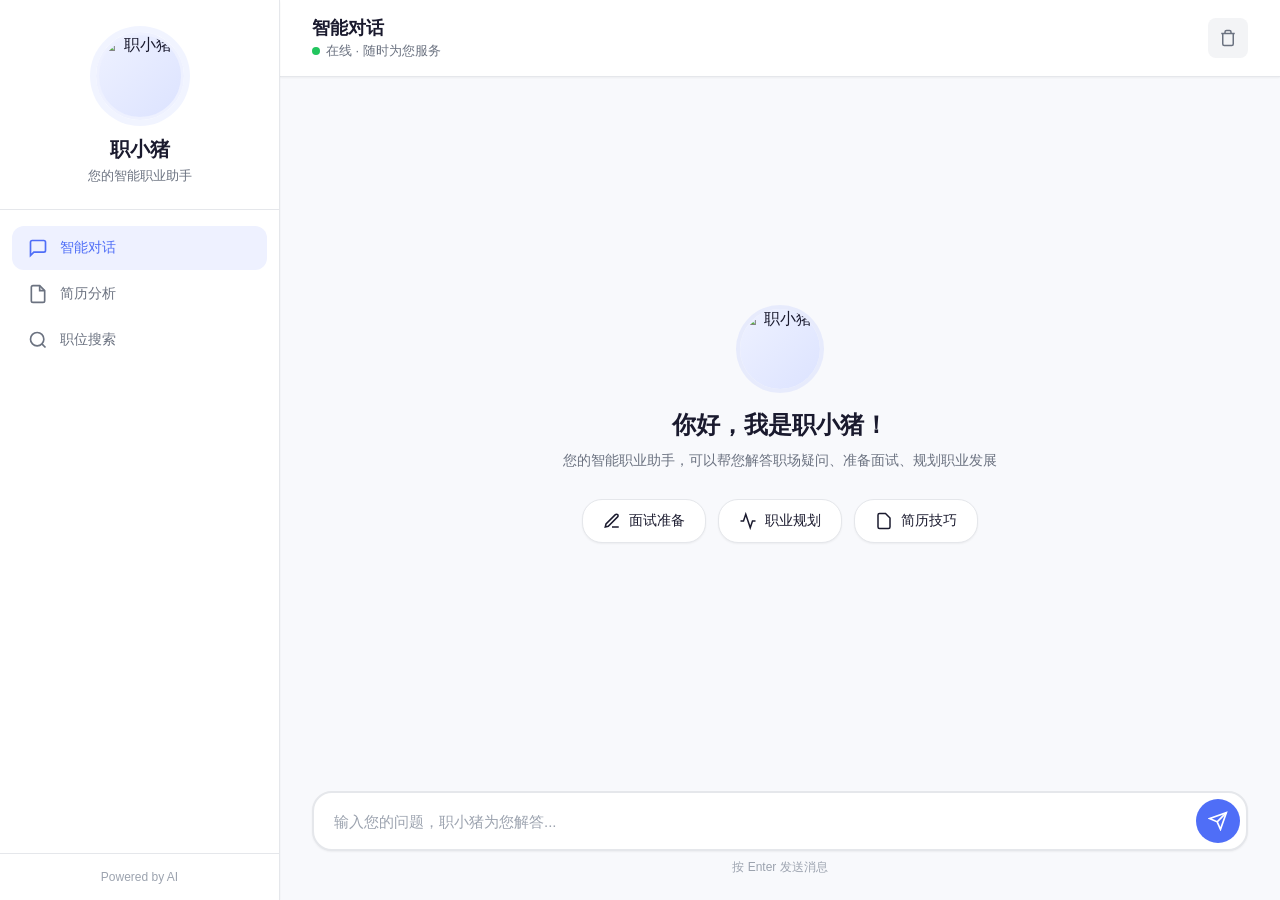
==== frontend/index.html @ d7f1a0d7 "first commit" ====
<!DOCTYPE html>
<html lang="zh-CN">
<head>
    <meta charset="UTF-8">
    <meta name="viewport" content="width=device-width, initial-scale=1.0">
    <title>职小猪 - 智能对话</title>
    <link rel="stylesheet" href="style.css">
</head>

<body>
    <div class="app-container">
        <aside class="sidebar">
            <div class="sidebar-header">
                <div class="avatar-wrapper">
                    <img src="../职小猪.png" alt="职小猪" class="avatar">
                </div>
                <h2 class="sidebar-title">职小猪</h2>
                <p class="sidebar-subtitle">您的智能职业助手</p>
            </div>

            <nav class="sidebar-features">
                <a href="index.html" class="feature-item active">
                    <svg class="feature-icon" viewBox="0 0 24 24" fill="none" stroke="currentColor" stroke-width="2">
                        <path d="M21 15a2 2 0 01-2 2H7l-4 4V5a2 2 0 012-2h14a2 2 0 012 2z"/>
                    </svg>
                    <span>智能对话</span>
                </a>
                <a href="resume.html" class="feature-item">
                    <svg class="feature-icon" viewBox="0 0 24 24" fill="none" stroke="currentColor" stroke-width="2">
                        <path d="M14 2H6a2 2 0 00-2 2v16a2 2 0 002 2h12a2 2 0 002-2V8z"/>
                        <polyline points="14 2 14 8 20 8"/>
                    </svg>
                    <span>简历分析</span>
                </a>
                <a href="job-search.html" class="feature-item">
                    <svg class="feature-icon" viewBox="0 0 24 24" fill="none" stroke="currentColor" stroke-width="2">
                        <circle cx="11" cy="11" r="8"/>
                        <line x1="21" y1="21" x2="16.65" y2="16.65"/>
                    </svg>
                    <span>职位搜索</span>
                </a>
            </nav>

            <div class="sidebar-footer">
                <p class="footer-text">Powered by AI</p>
            </div>
        </aside>

        <main class="chat-area">
            <div class="chat-header">
                <div class="header-info">
                    <h1 class="header-title">智能对话</h1>
                    <p class="header-status">
                        <span class="status-dot"></span>
                        在线 · 随时为您服务
                    </p>
                </div>
                <button class="header-action" title="清空对话" onclick="clearChat()">
                    <svg viewBox="0 0 24 24" fill="none" stroke="currentColor" stroke-width="2">
                        <polyline points="3 6 5 6 21 6"/>
                        <path d="M19 6v14a2 2 0 01-2 2H7a2 2 0 01-2-2V6m3 0V4a2 2 0 012-2h4a2 2 0 012 2v2"/>
                    </svg>
                </button>
            </div>

            <div id="chat-box" class="chat-box">
                <div class="welcome-section">
                    <div class="welcome-avatar">
                        <img src="../职小猪.png" alt="职小猪">
                    </div>
                    <h2 class="welcome-title">你好，我是职小猪！</h2>
                    <p class="welcome-desc">您的智能职业助手，可以帮您解答职场疑问、准备面试、规划职业发展</p>
                    <div class="quick-actions">
                        <button class="quick-btn" onclick="quickAsk('我面试前应该做哪些准备？')">
                            <svg viewBox="0 0 24 24" fill="none" stroke="currentColor" stroke-width="2">
                                <path d="M12 20h9"/><path d="M16.5 3.5a2.121 2.121 0 013 3L7 19l-4 1 1-4L16.5 3.5z"/>
                            </svg>
                            面试准备
                        </button>
                        <button class="quick-btn" onclick="quickAsk('作为应届生，我该如何规划职业发展方向？')">
                            <svg viewBox="0 0 24 24" fill="none" stroke="currentColor" stroke-width="2">
                                <polyline points="22 12 18 12 15 21 9 3 6 12 2 12"/>
                            </svg>
                            职业规划
                        </button>
                        <button class="quick-btn" onclick="quickAsk('给我一些写简历的实用技巧')">
                            <svg viewBox="0 0 24 24" fill="none" stroke="currentColor" stroke-width="2">
                                <path d="M14 2H6a2 2 0 00-2 2v16a2 2 0 002 2h12a2 2 0 002-2V8z"/>
                            </svg>
                            简历技巧
                        </button>
                    </div>
                </div>
            </div>

            <div class="input-area">
                <div class="input-wrapper">
                    <input type="text" id="user-input" placeholder="输入您的问题，职小猪为您解答..." autocomplete="off">
                    <button onclick="sendMessage()" id="send-btn" class="send-btn">
                        <svg viewBox="0 0 24 24" fill="none" stroke="currentColor" stroke-width="2">
                            <line x1="22" y1="2" x2="11" y2="13"/>
                            <polygon points="22 2 15 22 11 13 2 9 22 2"/>
                        </svg>
                    </button>
                </div>
                <p class="input-hint">按 Enter 发送消息</p>
            </div>
        </main>

        <nav class="mobile-nav">
            <div class="mobile-nav-inner">
                <a href="index.html" class="mobile-nav-item active">
                    <svg viewBox="0 0 24 24" fill="none" stroke="currentColor" stroke-width="2">
                        <path d="M21 15a2 2 0 01-2 2H7l-4 4V5a2 2 0 012-2h14a2 2 0 012 2z"/>
                    </svg>
                    智能对话
                </a>
                <a href="resume.html" class="mobile-nav-item">
                    <svg viewBox="0 0 24 24" fill="none" stroke="currentColor" stroke-width="2">
                        <path d="M14 2H6a2 2 0 00-2 2v16a2 2 0 002 2h12a2 2 0 002-2V8z"/>
                        <polyline points="14 2 14 8 20 8"/>
                    </svg>
                    简历分析
                </a>
                <a href="job-search.html" class="mobile-nav-item">
                    <svg viewBox="0 0 24 24" fill="none" stroke="currentColor" stroke-width="2">
                        <circle cx="11" cy="11" r="8"/>
                        <line x1="21" y1="21" x2="16.65" y2="16.65"/>
                    </svg>
                    职位搜索
                </a>
            </div>
        </nav>
    </div>

    <script src="app.js"></script>
</body>
</html>
---- frontend/style.css ----
/* ===== 基础重置与变量 ===== */
* {
    margin: 0;
    padding: 0;
    box-sizing: border-box;
}

:root {
    --primary: #4f6ef7;
    --primary-hover: #3b5de7;
    --primary-light: #eef1ff;
    --bg: #f8f9fc;
    --sidebar-bg: #ffffff;
    --card-bg: #ffffff;
    --text: #1a1a2e;
    --text-secondary: #6b7280;
    --text-muted: #9ca3af;
    --border: #e5e7eb;
    --input-bg: #f3f4f6;
    --shadow-sm: 0 1px 2px rgba(0, 0, 0, 0.05);
    --shadow-md: 0 4px 12px rgba(0, 0, 0, 0.08);
    --shadow-lg: 0 8px 30px rgba(0, 0, 0, 0.12);
    --radius-sm: 8px;
    --radius-md: 12px;
    --radius-lg: 16px;
    --radius-xl: 20px;
    --transition: 0.2s ease;
}

body {
    font-family: -apple-system, BlinkMacSystemFont, "Segoe UI", "PingFang SC", "Microsoft YaHei", sans-serif;
    background: var(--bg);
    color: var(--text);
    height: 100vh;
    overflow: hidden;
    -webkit-font-smoothing: antialiased;
}

/* ===== 整体布局 ===== */
.app-container {
    display: flex;
    height: 100vh;
    max-width: 1400px;
    margin: 0 auto;
}

/* ===== 左侧边栏 ===== */
.sidebar {
    width: 280px;
    min-width: 280px;
    background: var(--sidebar-bg);
    border-right: 1px solid var(--border);
    display: flex;
    flex-direction: column;
    padding: 0;
    box-shadow: var(--shadow-sm);
    z-index: 10;
}

.sidebar-header {
    padding: 32px 24px 24px;
    text-align: center;
    border-bottom: 1px solid var(--border);
}

.avatar-wrapper {
    width: 88px;
    height: 88px;
    margin: 0 auto 16px;
    border-radius: 50%;
    overflow: hidden;
    background: linear-gradient(135deg, #eef1ff 0%, #dce3ff 100%);
    display: flex;
    align-items: center;
    justify-content: center;
    border: 3px solid var(--primary-light);
    box-shadow: 0 0 0 6px rgba(79, 110, 247, 0.08);
}

.avatar-wrapper .avatar {
    width: 100%;
    height: 100%;
    object-fit: cover;
    border-radius: 50%;
}

.sidebar-title {
    font-size: 20px;
    font-weight: 700;
    color: var(--text);
    margin-bottom: 4px;
}

.sidebar-subtitle {
    font-size: 13px;
    color: var(--text-secondary);
}

/* 功能列表 */
.sidebar-features {
    flex: 1;
    padding: 16px 12px;
    display: flex;
    flex-direction: column;
    gap: 2px;
}

.feature-item {
    display: flex;
    align-items: center;
    gap: 12px;
    padding: 12px 16px;
    border-radius: var(--radius-md);
    cursor: pointer;
    color: var(--text-secondary);
    font-size: 14px;
    font-weight: 500;
    transition: all var(--transition);
    text-decoration: none;
}

.feature-item:hover {
    background: var(--bg);
    color: var(--text);
}

.feature-item.active {
    background: var(--primary-light);
    color: var(--primary);
}

.feature-icon {
    width: 20px;
    height: 20px;
    flex-shrink: 0;
}

.sidebar-footer {
    padding: 16px 24px;
    border-top: 1px solid var(--border);
    text-align: center;
}

.footer-text {
    font-size: 12px;
    color: var(--text-muted);
}

/* ===== 右侧聊天区域 ===== */
.chat-area {
    flex: 1;
    display: flex;
    flex-direction: column;
    background: var(--bg);
    min-width: 0;
}

/* 聊天头部 */
.chat-header {
    display: flex;
    align-items: center;
    justify-content: space-between;
    padding: 16px 32px;
    background: var(--card-bg);
    border-bottom: 1px solid var(--border);
    box-shadow: var(--shadow-sm);
    z-index: 5;
}

.header-title {
    font-size: 18px;
    font-weight: 700;
    color: var(--text);
}

.header-status {
    font-size: 13px;
    color: var(--text-secondary);
    display: flex;
    align-items: center;
    gap: 6px;
    margin-top: 2px;
}

.status-dot {
    width: 8px;
    height: 8px;
    background: #22c55e;
    border-radius: 50%;
    display: inline-block;
    animation: pulse 2s infinite;
}

@keyframes pulse {
    0%, 100% { opacity: 1; }
    50% { opacity: 0.5; }
}

.header-action {
    width: 40px;
    height: 40px;
    border: none;
    background: var(--input-bg);
    border-radius: var(--radius-sm);
    cursor: pointer;
    display: flex;
    align-items: center;
    justify-content: center;
    color: var(--text-secondary);
    transition: all var(--transition);
}

.header-action:hover {
    background: #fee2e2;
    color: #ef4444;
}

.header-action svg {
    width: 18px;
    height: 18px;
}

/* 聊天消息区 */
.chat-box {
    flex: 1;
    overflow-y: auto;
    padding: 24px 32px;
    display: flex;
    flex-direction: column;
    gap: 16px;
    scroll-behavior: smooth;
}

.chat-box::-webkit-scrollbar {
    width: 5px;
}

.chat-box::-webkit-scrollbar-track {
    background: transparent;
}

.chat-box::-webkit-scrollbar-thumb {
    background: var(--border);
    border-radius: 10px;
}

/* 欢迎区域 */
.welcome-section {
    text-align: center;
    padding: 40px 20px;
    margin: auto;
}

.welcome-avatar {
    width: 80px;
    height: 80px;
    margin: 0 auto 20px;
    border-radius: 50%;
    overflow: hidden;
    background: linear-gradient(135deg, #eef1ff 0%, #dce3ff 100%);
    display: flex;
    align-items: center;
    justify-content: center;
    box-shadow: 0 0 0 4px rgba(79, 110, 247, 0.1);
}

.welcome-avatar img {
    width: 100%;
    height: 100%;
    object-fit: cover;
    border-radius: 50%;
}

.welcome-title {
    font-size: 24px;
    font-weight: 700;
    color: var(--text);
    margin-bottom: 8px;
}

.welcome-desc {
    font-size: 14px;
    color: var(--text-secondary);
    margin-bottom: 28px;
    line-height: 1.6;
}

.quick-actions {
    display: flex;
    gap: 12px;
    justify-content: center;
    flex-wrap: wrap;
}

.quick-btn {
    display: flex;
    align-items: center;
    gap: 8px;
    padding: 12px 20px;
    border: 1px solid var(--border);
    background: var(--card-bg);
    color: var(--text);
    font-size: 14px;
    font-weight: 500;
    border-radius: var(--radius-xl);
    cursor: pointer;
    transition: all var(--transition);
    white-space: nowrap;
    box-shadow: var(--shadow-sm);
}

.quick-btn:hover {
    border-color: var(--primary);
    color: var(--primary);
    background: var(--primary-light);
    box-shadow: var(--shadow-md);
    transform: translateY(-1px);
}

.quick-btn svg {
    width: 18px;
    height: 18px;
}

/* 消息气泡 */
.message {
    max-width: 75%;
    padding: 12px 18px;
    border-radius: var(--radius-lg);
    font-size: 14px;
    line-height: 1.7;
    word-break: break-word;
    animation: fadeIn 0.3s ease;
}

@keyframes fadeIn {
    from {
        opacity: 0;
        transform: translateY(8px);
    }
    to {
        opacity: 1;
        transform: translateY(0);
    }
}

.user-message {
    align-self: flex-end;
    background: var(--primary);
    color: #ffffff;
    border-bottom-right-radius: 4px;
}

.bot-message {
    align-self: flex-start;
    background: var(--card-bg);
    color: var(--text);
    border-bottom-left-radius: 4px;
    box-shadow: var(--shadow-sm);
    border: 1px solid var(--border);
}

/* 输入区域 */
.input-area {
    padding: 16px 32px 24px;
    background: var(--bg);
}

.input-wrapper {
    display: flex;
    align-items: center;
    gap: 8px;
    background: var(--card-bg);
    border: 2px solid var(--border);
    border-radius: var(--radius-xl);
    padding: 6px 6px 6px 20px;
    transition: border-color var(--transition);
    box-shadow: var(--shadow-sm);
}

.input-wrapper:focus-within {
    border-color: var(--primary);
    box-shadow: 0 0 0 4px rgba(79, 110, 247, 0.1);
}

#user-input {
    flex: 1;
    border: none;
    outline: none;
    background: transparent;
    font-size: 15px;
    font-family: inherit;
    color: var(--text);
    padding: 10px 0;
}

#user-input::placeholder {
    color: var(--text-muted);
}

.send-btn {
    width: 44px;
    height: 44px;
    border: none;
    background: var(--primary);
    color: #ffffff;
    border-radius: 50%;
    cursor: pointer;
    display: flex;
    align-items: center;
    justify-content: center;
    transition: all var(--transition);
    flex-shrink: 0;
}

.send-btn:hover {
    background: var(--primary-hover);
    transform: scale(1.05);
}

.send-btn:active {
    transform: scale(0.95);
}

.send-btn svg {
    width: 20px;
    height: 20px;
}

.input-hint {
    text-align: center;
    font-size: 12px;
    color: var(--text-muted);
    margin-top: 8px;
}

/* ===== 打字指示器 ===== */
.typing-indicator {
    display: flex;
    align-items: center;
    gap: 4px;
    padding: 16px 20px;
    width: fit-content;
}

.typing-indicator .dot {
    width: 8px;
    height: 8px;
    border-radius: 50%;
    background: var(--text-muted);
    animation: typingBounce 1.4s infinite ease-in-out both;
}

.typing-indicator .dot:nth-child(1) { animation-delay: -0.32s; }
.typing-indicator .dot:nth-child(2) { animation-delay: -0.16s; }
.typing-indicator .dot:nth-child(3) { animation-delay: 0s; }

@keyframes typingBounce {
    0%, 80%, 100% { transform: scale(0.6); opacity: 0.4; }
    40% { transform: scale(1); opacity: 1; }
}

/* ===== 上传区域 ===== */
.upload-section {
    display: flex;
    align-items: center;
    justify-content: center;
    min-height: 100%;
    padding: 20px;
}

.upload-card {
    background: var(--card-bg);
    border: 2px dashed var(--border);
    border-radius: var(--radius-xl);
    padding: 48px 40px;
    text-align: center;
    max-width: 420px;
    width: 100%;
    transition: border-color var(--transition);
}

.upload-card:hover {
    border-color: var(--primary);
}

.upload-icon {
    width: 64px;
    height: 64px;
    margin: 0 auto 20px;
    color: var(--primary);
    background: var(--primary-light);
    border-radius: 50%;
    display: flex;
    align-items: center;
    justify-content: center;
}

.upload-icon svg {
    width: 32px;
    height: 32px;
}

.upload-title {
    font-size: 20px;
    font-weight: 700;
    color: var(--text);
    margin-bottom: 8px;
}

.upload-desc {
    font-size: 13px;
    color: var(--text-secondary);
    margin-bottom: 24px;
}

.upload-btn {
    display: inline-flex;
    align-items: center;
    gap: 8px;
    padding: 10px 24px;
    background: var(--primary);
    color: #fff;
    font-size: 14px;
    font-weight: 600;
    border-radius: var(--radius-xl);
    cursor: pointer;
    transition: all var(--transition);
    text-decoration: none;
}

.upload-btn:hover {
    background: var(--primary-hover);
    transform: translateY(-1px);
    box-shadow: var(--shadow-md);
}

.upload-btn svg {
    width: 18px;
    height: 18px;
}

.file-name {
    margin-top: 16px;
    font-size: 13px;
    color: var(--primary);
    font-weight: 500;
}

.analyze-btn {
    display: inline-flex;
    align-items: center;
    gap: 8px;
    margin-top: 12px;
    padding: 12px 32px;
    border: none;
    background: #22c55e;
    color: #fff;
    font-size: 15px;
    font-weight: 600;
    border-radius: var(--radius-xl);
    cursor: pointer;
    transition: all var(--transition);
}

.analyze-btn:hover:not(:disabled) {
    background: #16a34a;
    transform: translateY(-1px);
    box-shadow: 0 4px 12px rgba(34, 197, 94, 0.3);
}

.analyze-btn:disabled {
    background: var(--border);
    color: var(--text-muted);
    cursor: not-allowed;
}

.analyze-btn svg {
    width: 18px;
    height: 18px;
}

.upload-status {
    margin-top: 12px;
    font-size: 13px;
    color: var(--text-secondary);
}

.upload-status.error {
    color: #ef4444;
}

/* 旋转动画 */
.spinner {
    display: inline-block;
    width: 18px;
    height: 18px;
    border: 2px solid rgba(255,255,255,0.3);
    border-top-color: #fff;
    border-radius: 50%;
    animation: spin 0.6s linear infinite;
}

@keyframes spin {
    to { transform: rotate(360deg); }
}

/* ===== 简历分析结果 ===== */
.resume-analysis {
    line-height: 2;
}

.resume-field {
    font-weight: 700;
    color: var(--primary);
}

.resume-actions {
    display: flex;
    gap: 10px;
    flex-wrap: wrap;
    justify-content: center;
    padding: 8px 0;
}

.resume-actions .quick-btn {
    font-size: 13px;
    padding: 10px 16px;
}

/* ===== 移动端底部导航 ===== */
.mobile-nav {
    display: none;
    position: fixed;
    bottom: 0;
    left: 0;
    right: 0;
    background: var(--card-bg);
    border-top: 1px solid var(--border);
    z-index: 100;
    padding: 6px 8px;
    padding-bottom: max(6px, env(safe-area-inset-bottom));
}

.mobile-nav-inner {
    display: flex;
    justify-content: space-around;
    align-items: center;
}

.mobile-nav-item {
    display: flex;
    flex-direction: column;
    align-items: center;
    gap: 2px;
    padding: 6px 12px;
    border-radius: var(--radius-sm);
    color: var(--text-secondary);
    font-size: 11px;
    font-weight: 500;
    text-decoration: none;
    transition: all var(--transition);
    min-width: 0;
}

.mobile-nav-item svg {
    width: 22px;
    height: 22px;
}

.mobile-nav-item.active {
    color: var(--primary);
    background: var(--primary-light);
}

/* ===== 响应式 ===== */
@media (max-width: 768px) {
    .sidebar {
        display: none;
    }

    .mobile-nav {
        display: block;
    }

    .chat-header {
        padding: 12px 20px;
    }

    .chat-box {
        padding: 16px 20px;
    }

    .input-area {
        padding: 12px 16px 16px;
        padding-bottom: 80px;
    }

    .message {
        max-width: 90%;
    }

    .quick-actions {
        flex-direction: column;
        align-items: center;
    }
}
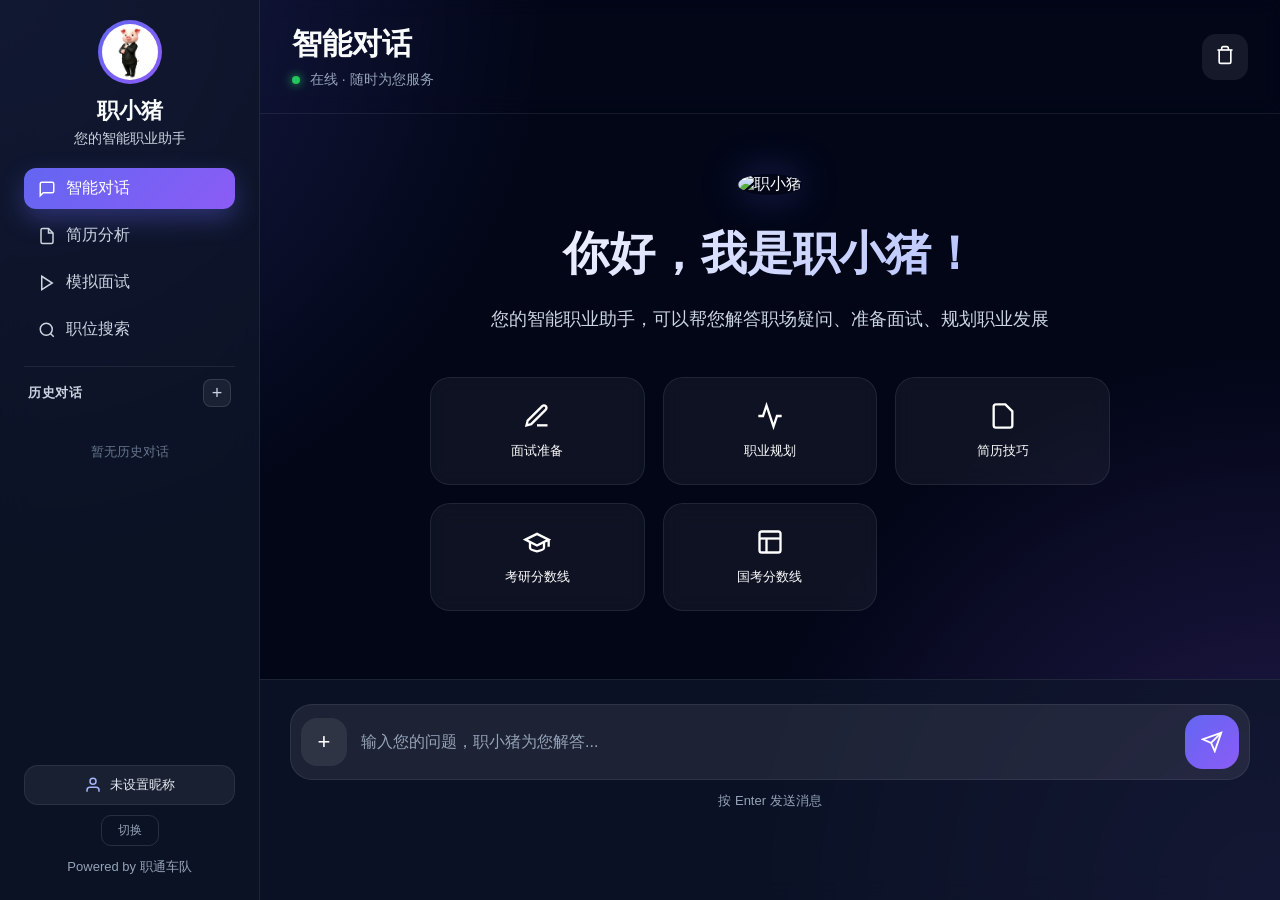
==== commit aa9e47f8: "Initial commit" ====
--- a/frontend/index.html
+++ b/frontend/index.html
@@ -12,7 +12,7 @@
         <aside class="sidebar">
             <div class="sidebar-header">
                 <div class="avatar-wrapper">
-                    <img src="../职小猪.png" alt="职小猪" class="avatar">
+                    <img src="./职小猪.png" alt="职小猪" class="avatar">
                 </div>
                 <h2 class="sidebar-title">职小猪</h2>
                 <p class="sidebar-subtitle">您的智能职业助手</p>
@@ -32,6 +32,12 @@
                     </svg>
                     <span>简历分析</span>
                 </a>
+                <a href="interview.html" class="feature-item">
+                    <svg class="feature-icon" viewBox="0 0 24 24" fill="none" stroke="currentColor" stroke-width="2">
+                        <polygon points="5 3 19 12 5 21 5 3"/>
+                    </svg>
+                    <span>模拟面试</span>
+                </a>
                 <a href="job-search.html" class="feature-item">
                     <svg class="feature-icon" viewBox="0 0 24 24" fill="none" stroke="currentColor" stroke-width="2">
                         <circle cx="11" cy="11" r="8"/>
@@ -41,13 +47,38 @@
                 </a>
             </nav>
 
+            <div class="sidebar-history" id="sidebar-history">
+                <div class="history-header">
+                    <span class="history-title">历史对话</span>
+                    <button class="history-new-btn" onclick="startNewChat()" title="新对话">+</button>
+                </div>
+                <div class="history-list" id="history-list">
+                    <p class="history-empty">暂无历史对话</p>
+                </div>
+            </div>
+
             <div class="sidebar-footer">
-                <p class="footer-text">Powered by AI</p>
+                <div class="user-info">
+                    <svg class="user-icon" viewBox="0 0 24 24" fill="none" stroke="currentColor" stroke-width="2">
+                        <path d="M20 21v-2a4 4 0 00-4-4H8a4 4 0 00-4 4v2"/>
+                        <circle cx="12" cy="7" r="4"/>
+                    </svg>
+                    <span id="current-user-name">未设置昵称</span>
+                </div>
+                <button class="user-switch-btn" onclick="changeUser()" title="切换用户">切换</button>
+                <p class="footer-text">Powered by 职通车队</p>
             </div>
         </aside>
 
         <main class="chat-area">
             <div class="chat-header">
+                <button class="mobile-menu-btn" onclick="toggleMobileDrawer()">
+                    <svg viewBox="0 0 24 24" fill="none" stroke="currentColor" stroke-width="2">
+                        <line x1="3" y1="6" x2="21" y2="6"/>
+                        <line x1="3" y1="12" x2="21" y2="12"/>
+                        <line x1="3" y1="18" x2="21" y2="18"/>
+                    </svg>
+                </button>
                 <div class="header-info">
                     <h1 class="header-title">智能对话</h1>
                     <p class="header-status">
@@ -89,12 +120,42 @@
                             </svg>
                             简历技巧
                         </button>
+                        <button class="quick-btn" onclick="quickAsk('帮我查一下2025年考研工学国家线')">
+                            <svg viewBox="0 0 24 24" fill="none" stroke="currentColor" stroke-width="2">
+                                <path d="M22 10v6M2 10l10-5 10 5-10 5z"/><path d="M6 12v5c0 2 6 3 6 3s6-1 6-3v-5"/>
+                            </svg>
+                            考研分数线
+                        </button>
+                        <button class="quick-btn" onclick="quickAsk('帮我查2025年国考北京的进面分数线')">
+                            <svg viewBox="0 0 24 24" fill="none" stroke="currentColor" stroke-width="2">
+                                <rect x="3" y="3" width="18" height="18" rx="2"/><path d="M3 9h18"/><path d="M9 21V9"/>
+                            </svg>
+                            国考分数线
+                        </button>
                     </div>
                 </div>
             </div>
 
             <div class="input-area">
                 <div class="input-wrapper">
+                    <button class="menu-btn" onclick="toggleMenu()">+</button>
+                        <div class="popup_menu" id="popupMenu">
+                            <div onclick="quickAsk('帮我查一下2025年考研工学国家线和报考人数')">
+                                📚 查询考研信息
+                            </div>
+                            <div onclick="quickAsk('帮我查2025年国考北京的进面分数线和报考人数')">
+                                🏛️ 查询国考信息
+                            </div>
+                            <div onclick="quickAsk('我面试前应该做哪些准备？')">
+                                💼 面试准备
+                            </div>
+                            <div onclick="quickAsk('作为应届生，我该如何规划职业发展方向？')">
+                                🧭 职业规划
+                            </div>
+                            <div onclick="quickAsk('给我一些写简历的实用技巧')">
+                                📝 简历技巧
+                            </div>
+                        </div>
                     <input type="text" id="user-input" placeholder="输入您的问题，职小猪为您解答..." autocomplete="off">
                     <button onclick="sendMessage()" id="send-btn" class="send-btn">
                         <svg viewBox="0 0 24 24" fill="none" stroke="currentColor" stroke-width="2">
@@ -122,6 +183,12 @@
                     </svg>
                     简历分析
                 </a>
+                <a href="interview.html" class="mobile-nav-item">
+                    <svg viewBox="0 0 24 24" fill="none" stroke="currentColor" stroke-width="2">
+                        <polygon points="5 3 19 12 5 21 5 3"/>
+                    </svg>
+                    模拟面试
+                </a>
                 <a href="job-search.html" class="mobile-nav-item">
                     <svg viewBox="0 0 24 24" fill="none" stroke="currentColor" stroke-width="2">
                         <circle cx="11" cy="11" r="8"/>
@@ -131,8 +198,20 @@
                 </a>
             </div>
         </nav>
+
+        <div class="mobile-drawer-overlay" id="mobile-drawer-overlay" onclick="toggleMobileDrawer()"></div>
+        <div class="mobile-drawer" id="mobile-drawer">
+            <div class="mobile-drawer-header">
+                <span>历史对话</span>
+                <button onclick="toggleMobileDrawer()" class="mobile-drawer-close">&times;</button>
+            </div>
+            <div class="mobile-drawer-history" id="mobile-history-list">
+                <p class="history-empty">暂无历史对话</p>
+            </div>
+        </div>
     </div>
 
+    <script src="auth.js"></script>
     <script src="app.js"></script>
 </body>
 </html>
--- a/frontend/style.css
+++ b/frontend/style.css
@@ -1,4 +1,6 @@
-/* ===== 基础重置与变量 ===== */
+/* =========================
+   全局重置
+========================= */
 * {
     margin: 0;
     padding: 0;
@@ -6,702 +8,1159 @@
 }
 
 :root {
-    --primary: #4f6ef7;
-    --primary-hover: #3b5de7;
-    --primary-light: #eef1ff;
-    --bg: #f8f9fc;
-    --sidebar-bg: #ffffff;
-    --card-bg: #ffffff;
-    --text: #1a1a2e;
-    --text-secondary: #6b7280;
-    --text-muted: #9ca3af;
-    --border: #e5e7eb;
-    --input-bg: #f3f4f6;
-    --shadow-sm: 0 1px 2px rgba(0, 0, 0, 0.05);
-    --shadow-md: 0 4px 12px rgba(0, 0, 0, 0.08);
-    --shadow-lg: 0 8px 30px rgba(0, 0, 0, 0.12);
-    --radius-sm: 8px;
-    --radius-md: 12px;
-    --radius-lg: 16px;
-    --radius-xl: 20px;
-    --transition: 0.2s ease;
-}
-
+    --primary: #6366f1;
+    --primary-dark: #4f46e5;
+    --secondary: #8b5cf6;
+
+    --bg-dark: #020617;
+    --bg-card: rgba(15, 23, 42, 0.75);
+
+    --border: rgba(255,255,255,0.08);
+
+    --text: #f8fafc;
+    --text-light: #cbd5e1;
+
+    --shadow:
+        0 10px 30px rgba(0,0,0,0.35);
+
+    --blur: blur(18px);
+}
+
+/* =========================
+   页面主体
+========================= */
 body {
-    font-family: -apple-system, BlinkMacSystemFont, "Segoe UI", "PingFang SC", "Microsoft YaHei", sans-serif;
-    background: var(--bg);
+    font-family:
+        "PingFang SC",
+        "Microsoft YaHei",
+        sans-serif;
+
     color: var(--text);
+
+    background:
+        radial-gradient(circle at top left,
+            rgba(99,102,241,0.25) 0%,
+            transparent 35%),
+
+        radial-gradient(circle at bottom right,
+            rgba(139,92,246,0.25) 0%,
+            transparent 35%),
+
+        #020617;
+
+    min-height: 100vh;
+    overflow-x: hidden;
+    overflow-y: auto;
+}
+
+/* =========================
+   主容器
+========================= */
+.app-container {
+    display: flex;
     height: 100vh;
+    width: 100%;
+}
+
+/* =========================
+   Sidebar
+========================= */
+.sidebar {
+    width: 260px;
+    height: 100vh;
+    flex-shrink: 0;
+
+    background: var(--bg-card);
+
+    backdrop-filter: var(--blur);
+
+    border-right: 1px solid var(--border);
+
+    display: flex;
+    flex-direction: column;
+
+    padding: 20px 24px 24px;
+
     overflow: hidden;
-    -webkit-font-smoothing: antialiased;
-}
-
-/* ===== 整体布局 ===== */
-.app-container {
-    display: flex;
-    height: 100vh;
-    max-width: 1400px;
-    margin: 0 auto;
-}
-
-/* ===== 左侧边栏 ===== */
-.sidebar {
-    width: 280px;
-    min-width: 280px;
-    background: var(--sidebar-bg);
-    border-right: 1px solid var(--border);
-    display: flex;
-    flex-direction: column;
-    padding: 0;
-    box-shadow: var(--shadow-sm);
-    z-index: 10;
-}
-
+}
+
+/* =========================
+   Sidebar Header
+========================= */
 .sidebar-header {
-    padding: 32px 24px 24px;
     text-align: center;
-    border-bottom: 1px solid var(--border);
+    flex-shrink: 0;
 }
 
 .avatar-wrapper {
-    width: 88px;
-    height: 88px;
-    margin: 0 auto 16px;
+    width: 64px;
+    height: 64px;
+
+    margin: 0 auto 12px;
+
     border-radius: 50%;
-    overflow: hidden;
-    background: linear-gradient(135deg, #eef1ff 0%, #dce3ff 100%);
-    display: flex;
-    align-items: center;
-    justify-content: center;
-    border: 3px solid var(--primary-light);
-    box-shadow: 0 0 0 6px rgba(79, 110, 247, 0.08);
-}
-
-.avatar-wrapper .avatar {
+
+    padding: 4px;
+
+    background:
+        linear-gradient(
+            135deg,
+            #6366f1,
+            #8b5cf6
+        );
+}
+
+.avatar {
     width: 100%;
     height: 100%;
-    object-fit: cover;
+
     border-radius: 50%;
+
+    object-fit: contain;
+
+    background: white;
 }
 
 .sidebar-title {
-    font-size: 20px;
+    font-size: 22px;
     font-weight: 700;
-    color: var(--text);
-    margin-bottom: 4px;
 }
 
 .sidebar-subtitle {
+    margin-top: 4px;
+    font-size: 12px;
+
+    font-size: 14px;
+
+    color: var(--text-light);
+}
+
+/* =========================
+   导航区域
+========================= */
+.sidebar-features {
+    margin-top: 20px;
+
+    display: flex;
+    flex-direction: column;
+
+    gap: 6px;
+
+    flex-shrink: 0;
+}
+
+.feature-item {
+    display: flex;
+    align-items: center;
+
+    gap: 10px;
+
+    padding: 10px 14px;
+
+    border-radius: 12px;
+
+    text-decoration: none;
+
+    color: var(--text-light);
+
+    transition: all 0.25s ease;
+
+    overflow: hidden;
+}
+
+.feature-item:hover {
+    background: rgba(255,255,255,0.08);
+
+    transform: translateX(4px);
+
+    color: white;
+}
+
+.feature-item.active {
+    background:
+        linear-gradient(
+            135deg,
+            #6366f1,
+            #8b5cf6
+        );
+
+    color: white;
+
+    box-shadow:
+        0 10px 25px rgba(99,102,241,0.35);
+}
+
+.feature-icon {
+    width: 18px;
+    height: 18px;
+
+    min-width: 18px;
+    min-height: 18px;
+
+    flex-shrink: 0;
+}
+
+/* =========================
+   Footer
+========================= */
+.sidebar-footer {
+    text-align: center;
+    flex-shrink: 0;
+    margin-top: auto;
+}
+
+.user-info {
+    display: flex;
+    align-items: center;
+    justify-content: center;
+    gap: 8px;
+    margin-bottom: 10px;
+    padding: 10px 12px;
+    border-radius: 14px;
+    background: rgba(255,255,255,0.06);
+    border: 1px solid rgba(255,255,255,0.08);
+}
+
+.user-icon {
+    width: 18px;
+    height: 18px;
+    flex-shrink: 0;
+    color: #a5b4fc;
+}
+
+.user-info span {
     font-size: 13px;
-    color: var(--text-secondary);
-}
-
-/* 功能列表 */
-.sidebar-features {
+    color: #e2e8f0;
+    overflow: hidden;
+    text-overflow: ellipsis;
+    white-space: nowrap;
+}
+
+.user-switch-btn {
+    display: block;
+    margin: 0 auto 12px;
+    padding: 6px 16px;
+    border: 1px solid rgba(255,255,255,0.12);
+    border-radius: 10px;
+    background: transparent;
+    color: #94a3b8;
+    font-size: 12px;
+    cursor: pointer;
+    transition: all 0.2s ease;
+}
+
+.user-switch-btn:hover {
+    background: rgba(255,255,255,0.08);
+    color: white;
+    border-color: rgba(255,255,255,0.2);
+}
+
+.footer-text {
+    font-size: 13px;
+    color: #94a3b8;
+}
+
+/* =========================
+   聊天区域
+========================= */
+.chat-area {
     flex: 1;
-    padding: 16px 12px;
+
     display: flex;
     flex-direction: column;
-    gap: 2px;
-}
-
-.feature-item {
-    display: flex;
-    align-items: center;
-    gap: 12px;
-    padding: 12px 16px;
-    border-radius: var(--radius-md);
-    cursor: pointer;
-    color: var(--text-secondary);
+
+    position: relative;
+
+    overflow: hidden;
+}
+
+/* =========================
+   Header
+========================= */
+.chat-header {
+    padding: 24px 32px;
+
+    border-bottom: 1px solid var(--border);
+
+    display: flex;
+    justify-content: space-between;
+    align-items: center;
+
+    backdrop-filter: blur(10px);
+}
+
+.header-title {
+    font-size: 30px;
+    font-weight: 700;
+}
+
+.header-status {
+    margin-top: 6px;
+
+    color: #94a3b8;
+
     font-size: 14px;
-    font-weight: 500;
-    transition: all var(--transition);
-    text-decoration: none;
-}
-
-.feature-item:hover {
-    background: var(--bg);
-    color: var(--text);
-}
-
-.feature-item.active {
-    background: var(--primary-light);
-    color: var(--primary);
-}
-
-.feature-icon {
+}
+
+.status-dot {
+    display: inline-block;
+
+    width: 8px;
+    height: 8px;
+
+    margin-right: 6px;
+
+    border-radius: 50%;
+
+    background: #22c55e;
+
+    box-shadow:
+        0 0 10px #22c55e;
+}
+
+.header-action {
+    width: 46px;
+    height: 46px;
+
+    border: none;
+
+    border-radius: 14px;
+
+    background:
+        rgba(255,255,255,0.08);
+
+    color: white;
+
+    cursor: pointer;
+
+    transition: all 0.25s ease;
+}
+
+.header-action svg {
     width: 20px;
     height: 20px;
-    flex-shrink: 0;
-}
-
-.sidebar-footer {
-    padding: 16px 24px;
-    border-top: 1px solid var(--border);
-    text-align: center;
-}
-
-.footer-text {
-    font-size: 12px;
-    color: var(--text-muted);
-}
-
-/* ===== 右侧聊天区域 ===== */
-.chat-area {
-    flex: 1;
-    display: flex;
-    flex-direction: column;
-    background: var(--bg);
-    min-width: 0;
-}
-
-/* 聊天头部 */
-.chat-header {
-    display: flex;
-    align-items: center;
-    justify-content: space-between;
-    padding: 16px 32px;
-    background: var(--card-bg);
-    border-bottom: 1px solid var(--border);
-    box-shadow: var(--shadow-sm);
-    z-index: 5;
-}
-
-.header-title {
-    font-size: 18px;
-    font-weight: 700;
-    color: var(--text);
-}
-
-.header-status {
-    font-size: 13px;
-    color: var(--text-secondary);
-    display: flex;
-    align-items: center;
-    gap: 6px;
-    margin-top: 2px;
-}
-
-.status-dot {
-    width: 8px;
-    height: 8px;
-    background: #22c55e;
-    border-radius: 50%;
-    display: inline-block;
-    animation: pulse 2s infinite;
-}
-
-@keyframes pulse {
-    0%, 100% { opacity: 1; }
-    50% { opacity: 0.5; }
-}
-
-.header-action {
-    width: 40px;
-    height: 40px;
-    border: none;
-    background: var(--input-bg);
-    border-radius: var(--radius-sm);
-    cursor: pointer;
-    display: flex;
-    align-items: center;
-    justify-content: center;
-    color: var(--text-secondary);
-    transition: all var(--transition);
 }
 
 .header-action:hover {
-    background: #fee2e2;
-    color: #ef4444;
-}
-
-.header-action svg {
-    width: 18px;
-    height: 18px;
-}
-
-/* 聊天消息区 */
+    transform: rotate(8deg);
+
+    background:
+        rgba(255,255,255,0.14);
+}
+
+/* =========================
+   Chat Box
+========================= */
 .chat-box {
     flex: 1;
+
     overflow-y: auto;
-    padding: 24px 32px;
+
+    padding: 20px;
+}
+
+/* =========================
+   欢迎页
+========================= */
+.welcome-section {
+    max-width: 760px;
+
+    margin: auto;
+
+    text-align: center;
+
+    padding: 40px;
+}
+
+.welcome-avatar img {
+    width: 160px;
+    height: 160px;
+
+    object-fit: contain;
+
+    border-radius: 50%;
+
+    margin: 0 auto 28px;
+
+    box-shadow:
+        0 0 40px rgba(99,102,241,0.4);
+}
+
+.welcome-title {
+    font-size: 46px;
+    font-weight: 800;
+
+    margin-bottom: 18px;
+
+    background:
+        linear-gradient(
+            135deg,
+            #ffffff,
+            #a5b4fc
+        );
+
+    -webkit-background-clip: text;
+    -webkit-text-fill-color: transparent;
+}
+
+.welcome-desc {
+    color: var(--text-light);
+
+    font-size: 18px;
+
+    line-height: 1.8;
+}
+
+/* =========================
+   快捷按钮
+========================= */
+.quick-actions {
+    margin-top: 42px;
+
+    display: grid;
+
+    grid-template-columns:
+        repeat(auto-fit, minmax(200px, 1fr));
+
+    gap: 18px;
+}
+
+.quick-btn {
+    border: 1px solid rgba(255,255,255,0.08);
+
+    background:
+        rgba(255,255,255,0.05);
+
+    backdrop-filter: blur(10px);
+
+    border-radius: 20px;
+
+    padding: 24px 18px;
+
+    color: white;
+
+    cursor: pointer;
+
+    transition: all 0.3s ease;
+
     display: flex;
     flex-direction: column;
-    gap: 16px;
-    scroll-behavior: smooth;
-}
-
-.chat-box::-webkit-scrollbar {
-    width: 5px;
-}
-
-.chat-box::-webkit-scrollbar-track {
+    align-items: center;
+
+    gap: 12px;
+}
+
+.quick-btn:hover {
+    transform: translateY(-6px);
+
+    background:
+        rgba(99,102,241,0.18);
+
+    box-shadow:
+        0 15px 30px rgba(99,102,241,0.25);
+}
+
+.quick-btn svg {
+    width: 28px;
+    height: 28px;
+}
+
+/* =========================
+   输入区域
+========================= */
+.input-area {
+    padding: 24px;
+    padding-bottom: 90px;
+
+    border-top: 1px solid var(--border);
+
+    background:
+        rgba(15,23,42,0.72);
+
+    backdrop-filter: blur(12px);
+}
+
+.input-wrapper {
+    max-width: 960px;
+
+    margin: auto;
+
+    display: flex;
+    align-items: center;
+
+    background:
+        rgba(255,255,255,0.08);
+
+    border:
+        1px solid rgba(255,255,255,0.08);
+
+    border-radius: 22px;
+
+    padding: 10px;
+
+    transition: all 0.25s ease;
+
+    position: relative;
+}
+
+.input-wrapper:focus-within {
+    border-color: #6366f1;
+
+    box-shadow:
+        0 0 0 4px rgba(99,102,241,0.15);
+}
+
+#user-input {
+    flex: 1;
+
     background: transparent;
-}
-
-.chat-box::-webkit-scrollbar-thumb {
-    background: var(--border);
-    border-radius: 10px;
-}
-
-/* 欢迎区域 */
-.welcome-section {
+
+    border: none;
+    outline: none;
+
+    color: white;
+
+    padding: 14px;
+
+    font-size: 16px;
+}
+
+#user-input::placeholder {
+    color: #94a3b8;
+}
+
+.send-btn {
+    width: 54px;
+    height: 54px;
+
+    border: none;
+
+    border-radius: 18px;
+
+    background:
+        linear-gradient(
+            135deg,
+            #6366f1,
+            #8b5cf6
+        );
+
+    color: white;
+
+    cursor: pointer;
+
+    transition: all 0.25s ease;
+
+    display: flex;
+    align-items: center;
+    justify-content: center;
+    flex-shrink: 0;
+}
+
+.send-btn:hover {
+    transform: scale(1.08);
+
+    box-shadow:
+        0 12px 25px rgba(99,102,241,0.4);
+}
+
+.send-btn svg {
+    width: 22px;
+    height: 22px;
+}
+
+.input-hint {
+    margin-top: 12px;
+
     text-align: center;
-    padding: 40px 20px;
-    margin: auto;
-}
-
-.welcome-avatar {
-    width: 80px;
-    height: 80px;
+
+    font-size: 13px;
+
+    color: #94a3b8;
+}
+
+/* =========================
+   输入框菜单
+========================= */
+.menu-btn {
+    width: 46px;
+    height: 48px;
+    border: none;
+    border-radius: 16px;
+    background: rgba(255,255,255,0.08);
+    color: white;
+    font-size: 22px;
+    cursor: pointer;
+    transition: all 0.25s ease;
+    flex-shrink: 0;
+}
+
+.menu-btn:hover {
+    background: rgba(255,255,255,0.14);
+    transform: rotate(8deg);
+}
+
+/* =========================
+   菜单弹窗
+========================= */
+.popup_menu {
+    position: absolute;
+    bottom: 80px;
+    left: 20px;
+    display: none;
+    flex-direction: column;
+    gap: 10px;
+    padding: 12px;
+    min-width: 160px;
+    border-radius: 12px;
+    background: rgba(15,23,42,0.95);
+    border: 1px solid rgba(255,255,255,0.08);
+    backdrop-filter: blur(12px);
+    z-index: 999;
+}
+
+.popup_menu div {
+    padding: 12px 14px;
+    border-radius: 12px;
+    color: #94a3b8;
+    cursor: pointer;
+    transition: all 0.2s ease;
+}
+
+.popup_menu div:hover {
+    background: rgba(255,255,255,0.08);
+    color: white;
+}
+
+/* =========================
+   简历分析 - 上传区域
+========================= */
+.upload-section {
+    display: flex;
+    justify-content: center;
+    align-items: center;
+    min-height: 400px;
+}
+
+.upload-card {
+    text-align: center;
+    padding: 48px 40px;
+    border-radius: 28px;
+    background: rgba(255,255,255,0.04);
+    border: 1px dashed rgba(255,255,255,0.12);
+    max-width: 440px;
+    width: 100%;
+}
+
+.upload-icon {
     margin: 0 auto 20px;
+    width: 64px;
+    height: 64px;
     border-radius: 50%;
-    overflow: hidden;
-    background: linear-gradient(135deg, #eef1ff 0%, #dce3ff 100%);
+    background: rgba(99,102,241,0.12);
     display: flex;
     align-items: center;
     justify-content: center;
-    box-shadow: 0 0 0 4px rgba(79, 110, 247, 0.1);
-}
-
-.welcome-avatar img {
-    width: 100%;
-    height: 100%;
-    object-fit: cover;
-    border-radius: 50%;
-}
-
-.welcome-title {
-    font-size: 24px;
+}
+
+.upload-icon svg {
+    width: 28px;
+    height: 28px;
+    color: #a5b4fc;
+}
+
+.upload-title {
+    font-size: 22px;
     font-weight: 700;
-    color: var(--text);
     margin-bottom: 8px;
 }
 
-.welcome-desc {
+.upload-desc {
     font-size: 14px;
-    color: var(--text-secondary);
+    color: #94a3b8;
     margin-bottom: 28px;
-    line-height: 1.6;
-}
-
-.quick-actions {
-    display: flex;
+}
+
+/* 上传按钮 */
+.upload-btn {
+    display: inline-flex;
+    align-items: center;
+    justify-content: center;
+    gap: 6px;
+    padding: 10px 20px;
+    border-radius: 12px;
+    border: 1px solid rgba(255,255,255,0.12);
+    background: rgba(99,102,241,0.12);
+    color: #a5b4fc;
+    font-size: 14px;
+    cursor: pointer;
+    transition: all 0.25s ease;
+}
+
+.upload-btn:hover {
+    background: rgba(99,102,241,0.22);
+    color: white;
+    border-color: rgba(99,102,241,0.3);
+}
+
+.upload-btn svg {
+    width: 16px;
+    height: 16px;
+    flex-shrink: 0;
+}
+
+/* 文件名 */
+.file-name {
+    margin-top: 14px;
+    font-size: 13px;
+    color: #94a3b8;
+}
+
+/* 分析按钮 */
+.analyze-btn {
+    display: inline-flex;
+    align-items: center;
+    justify-content: center;
+    gap: 6px;
+    margin-top: 16px;
+    padding: 10px 24px;
+    border: none;
+    border-radius: 12px;
+    background: linear-gradient(135deg, #6366f1, #8b5cf6);
+    color: white;
+    font-size: 14px;
+    cursor: pointer;
+    transition: all 0.25s ease;
+}
+
+.analyze-btn:hover {
+    transform: translateY(-2px);
+    box-shadow: 0 8px 20px rgba(99,102,241,0.35);
+}
+
+.analyze-btn svg {
+    width: 16px;
+    height: 16px;
+    flex-shrink: 0;
+}
+
+.analyze-btn:disabled {
+    opacity: 0.45;
+    cursor: not-allowed;
+    transform: none;
+    box-shadow: none;
+}
+
+/* 上传状态 */
+.upload-status {
+    margin-top: 14px;
+    font-size: 13px;
+    color: #94a3b8;
+}
+
+.upload-status.error {
+    color: #f87171;
+}
+
+/* 简历快捷操作 */
+.resume-actions {
+    display: flex;
+    flex-wrap: wrap;
     gap: 12px;
     justify-content: center;
-    flex-wrap: wrap;
-}
-
-.quick-btn {
-    display: flex;
-    align-items: center;
+    padding: 20px;
+    margin-top: 20px;
+}
+
+.resume-actions .quick-btn {
+    flex-direction: row;
+    padding: 12px 20px;
+    font-size: 14px;
     gap: 8px;
-    padding: 12px 20px;
-    border: 1px solid var(--border);
-    background: var(--card-bg);
-    color: var(--text);
-    font-size: 14px;
-    font-weight: 500;
-    border-radius: var(--radius-xl);
-    cursor: pointer;
-    transition: all var(--transition);
-    white-space: nowrap;
-    box-shadow: var(--shadow-sm);
-}
-
-.quick-btn:hover {
-    border-color: var(--primary);
-    color: var(--primary);
-    background: var(--primary-light);
-    box-shadow: var(--shadow-md);
-    transform: translateY(-1px);
-}
-
-.quick-btn svg {
-    width: 18px;
-    height: 18px;
-}
-
-/* 消息气泡 */
-.message {
-    max-width: 75%;
-    padding: 12px 18px;
-    border-radius: var(--radius-lg);
-    font-size: 14px;
-    line-height: 1.7;
-    word-break: break-word;
-    animation: fadeIn 0.3s ease;
-}
-
-@keyframes fadeIn {
-    from {
-        opacity: 0;
-        transform: translateY(8px);
-    }
-    to {
-        opacity: 1;
-        transform: translateY(0);
-    }
-}
-
-.user-message {
-    align-self: flex-end;
-    background: var(--primary);
-    color: #ffffff;
-    border-bottom-right-radius: 4px;
-}
-
-.bot-message {
-    align-self: flex-start;
-    background: var(--card-bg);
-    color: var(--text);
-    border-bottom-left-radius: 4px;
-    box-shadow: var(--shadow-sm);
-    border: 1px solid var(--border);
-}
-
-/* 输入区域 */
-.input-area {
-    padding: 16px 32px 24px;
-    background: var(--bg);
-}
-
-.input-wrapper {
-    display: flex;
-    align-items: center;
-    gap: 8px;
-    background: var(--card-bg);
-    border: 2px solid var(--border);
-    border-radius: var(--radius-xl);
-    padding: 6px 6px 6px 20px;
-    transition: border-color var(--transition);
-    box-shadow: var(--shadow-sm);
-}
-
-.input-wrapper:focus-within {
-    border-color: var(--primary);
-    box-shadow: 0 0 0 4px rgba(79, 110, 247, 0.1);
-}
-
-#user-input {
-    flex: 1;
-    border: none;
-    outline: none;
-    background: transparent;
-    font-size: 15px;
-    font-family: inherit;
-    color: var(--text);
-    padding: 10px 0;
-}
-
-#user-input::placeholder {
-    color: var(--text-muted);
-}
-
-.send-btn {
-    width: 44px;
-    height: 44px;
-    border: none;
-    background: var(--primary);
-    color: #ffffff;
-    border-radius: 50%;
-    cursor: pointer;
-    display: flex;
-    align-items: center;
-    justify-content: center;
-    transition: all var(--transition);
-    flex-shrink: 0;
-}
-
-.send-btn:hover {
-    background: var(--primary-hover);
-    transform: scale(1.05);
-}
-
-.send-btn:active {
-    transform: scale(0.95);
-}
-
-.send-btn svg {
-    width: 20px;
-    height: 20px;
-}
-
-.input-hint {
-    text-align: center;
-    font-size: 12px;
-    color: var(--text-muted);
-    margin-top: 8px;
-}
-
-/* ===== 打字指示器 ===== */
+    border-radius: 14px;
+}
+
+/* 简历分析结果 */
+.resume-analysis {
+    line-height: 1.8;
+}
+
+.resume-field {
+    color: #a5b4fc;
+    font-weight: 600;
+}
+
+/* 打字指示器 */
 .typing-indicator {
     display: flex;
     align-items: center;
-    gap: 4px;
-    padding: 16px 20px;
-    width: fit-content;
+    gap: 6px;
+    padding: 14px 18px;
 }
 
 .typing-indicator .dot {
     width: 8px;
     height: 8px;
     border-radius: 50%;
-    background: var(--text-muted);
-    animation: typingBounce 1.4s infinite ease-in-out both;
+    background: #94a3b8;
+    animation: bounce 1.4s infinite ease-in-out both;
 }
 
 .typing-indicator .dot:nth-child(1) { animation-delay: -0.32s; }
 .typing-indicator .dot:nth-child(2) { animation-delay: -0.16s; }
-.typing-indicator .dot:nth-child(3) { animation-delay: 0s; }
-
-@keyframes typingBounce {
-    0%, 80%, 100% { transform: scale(0.6); opacity: 0.4; }
-    40% { transform: scale(1); opacity: 1; }
-}
-
-/* ===== 上传区域 ===== */
-.upload-section {
+
+@keyframes bounce {
+    0%, 80%, 100% { transform: scale(0); }
+    40% { transform: scale(1); }
+}
+
+/* 消息气泡 */
+.message {
+    max-width: 70%;
+    margin-bottom: 16px;
+    padding: 14px 20px;
+    border-radius: 18px;
+    font-size: 15px;
+    line-height: 1.7;
+    word-break: break-word;
+}
+
+.user-message {
+    margin-left: auto;
+    background: linear-gradient(135deg, #6366f1, #8b5cf6);
+    color: white;
+    border-bottom-right-radius: 6px;
+}
+
+.bot-message {
+    margin-right: auto;
+    background: rgba(255,255,255,0.06);
+    color: var(--text-light);
+    border-bottom-left-radius: 6px;
+}
+
+/* =========================
+   侧边栏历史对话
+========================= */
+.sidebar-history {
+    flex: 1;
+    display: flex;
+    flex-direction: column;
+    min-height: 0;
+    margin-top: 16px;
+    padding-top: 12px;
+    border-top: 1px solid var(--border);
+    overflow: hidden;
+}
+
+.history-header {
+    display: flex;
+    align-items: center;
+    justify-content: space-between;
+    padding: 0 4px 12px;
+}
+
+.history-title {
+    font-size: 13px;
+    font-weight: 700;
+    color: #cbd5e1;
+    letter-spacing: 0.5px;
+}
+
+.history-new-btn {
+    width: 28px;
+    height: 28px;
+    border: 1px solid rgba(255,255,255,0.12);
+    border-radius: 8px;
+    background: rgba(255,255,255,0.06);
+    color: #cbd5e1;
+    font-size: 18px;
+    cursor: pointer;
+    transition: all 0.2s ease;
     display: flex;
     align-items: center;
     justify-content: center;
-    min-height: 100%;
+    line-height: 1;
+}
+
+.history-new-btn:hover {
+    background: rgba(255,255,255,0.1);
+    color: white;
+}
+
+.history-list {
+    flex: 1;
+    overflow-y: auto;
+    display: flex;
+    flex-direction: column;
+    gap: 4px;
+}
+
+.history-empty {
+    font-size: 13px;
+    color: #64748b;
+    text-align: center;
+    padding: 24px 8px;
+}
+
+.history-item {
+    padding: 12px 14px;
+    border-radius: 10px;
+    cursor: pointer;
+    transition: all 0.2s ease;
+    position: relative;
+    border: 1px solid transparent;
+}
+
+.history-item:hover {
+    background: rgba(255,255,255,0.08);
+}
+
+.history-item.active {
+    background: rgba(99,102,241,0.15);
+    border-color: rgba(99,102,241,0.3);
+}
+
+.history-item-title {
+    font-size: 14px;
+    color: #e2e8f0;
+    white-space: nowrap;
+    overflow: hidden;
+    text-overflow: ellipsis;
+    padding-right: 24px;
+}
+
+.history-item-date {
+    font-size: 12px;
+    color: #94a3b8;
+    margin-top: 5px;
+}
+
+.history-item-del {
+    position: absolute;
+    top: 8px;
+    right: 8px;
+    width: 20px;
+    height: 20px;
+    border: none;
+    border-radius: 6px;
+    background: transparent;
+    color: #64748b;
+    cursor: pointer;
+    display: flex;
+    align-items: center;
+    justify-content: center;
+    opacity: 0;
+    transition: all 0.2s ease;
+}
+
+.history-item:hover .history-item-del {
+    opacity: 1;
+}
+
+.history-item-del:hover {
+    background: rgba(239,68,68,0.2);
+    color: #ef4444;
+}
+
+/* =========================
+   移动端历史抽屉
+========================= */
+.mobile-menu-btn {
+    display: none;
+    width: 40px;
+    height: 40px;
+    border: none;
+    border-radius: 10px;
+    background: rgba(255,255,255,0.08);
+    color: white;
+    cursor: pointer;
+    margin-right: 12px;
+    flex-shrink: 0;
+    align-items: center;
+    justify-content: center;
+}
+
+.mobile-menu-btn svg {
+    width: 20px;
+    height: 20px;
+}
+
+.mobile-drawer-overlay {
+    display: none;
+    position: fixed;
+    top: 0;
+    left: 0;
+    width: 100%;
+    height: 100%;
+    background: rgba(0,0,0,0.5);
+    z-index: 998;
+    opacity: 0;
+    pointer-events: none;
+    transition: opacity 0.3s ease;
+}
+
+.mobile-drawer-overlay.open {
+    opacity: 1;
+    pointer-events: auto;
+}
+
+.mobile-drawer {
+    display: none;
+    position: fixed;
+    top: 0;
+    left: 0;
+    width: 280px;
+    height: 100%;
+    background: rgba(15,23,42,0.98);
+    backdrop-filter: blur(18px);
+    border-right: 1px solid rgba(255,255,255,0.08);
+    z-index: 999;
+    transform: translateX(-100%);
+    transition: transform 0.3s ease;
+    flex-direction: column;
+}
+
+.mobile-drawer.open {
+    transform: translateX(0);
+}
+
+.mobile-drawer-header {
+    display: flex;
+    align-items: center;
+    justify-content: space-between;
     padding: 20px;
-}
-
-.upload-card {
-    background: var(--card-bg);
-    border: 2px dashed var(--border);
-    border-radius: var(--radius-xl);
-    padding: 48px 40px;
-    text-align: center;
-    max-width: 420px;
-    width: 100%;
-    transition: border-color var(--transition);
-}
-
-.upload-card:hover {
-    border-color: var(--primary);
-}
-
-.upload-icon {
-    width: 64px;
-    height: 64px;
-    margin: 0 auto 20px;
-    color: var(--primary);
-    background: var(--primary-light);
-    border-radius: 50%;
-    display: flex;
-    align-items: center;
-    justify-content: center;
-}
-
-.upload-icon svg {
+    border-bottom: 1px solid rgba(255,255,255,0.08);
+}
+
+.mobile-drawer-header span {
+    font-size: 16px;
+    font-weight: 700;
+    color: white;
+}
+
+.mobile-drawer-close {
     width: 32px;
     height: 32px;
-}
-
-.upload-title {
+    border: none;
+    border-radius: 8px;
+    background: rgba(255,255,255,0.08);
+    color: white;
     font-size: 20px;
-    font-weight: 700;
-    color: var(--text);
-    margin-bottom: 8px;
-}
-
-.upload-desc {
-    font-size: 13px;
-    color: var(--text-secondary);
-    margin-bottom: 24px;
-}
-
-.upload-btn {
-    display: inline-flex;
-    align-items: center;
-    gap: 8px;
-    padding: 10px 24px;
-    background: var(--primary);
-    color: #fff;
-    font-size: 14px;
-    font-weight: 600;
-    border-radius: var(--radius-xl);
-    cursor: pointer;
-    transition: all var(--transition);
-    text-decoration: none;
-}
-
-.upload-btn:hover {
-    background: var(--primary-hover);
-    transform: translateY(-1px);
-    box-shadow: var(--shadow-md);
-}
-
-.upload-btn svg {
-    width: 18px;
-    height: 18px;
-}
-
-.file-name {
-    margin-top: 16px;
-    font-size: 13px;
-    color: var(--primary);
-    font-weight: 500;
-}
-
-.analyze-btn {
-    display: inline-flex;
-    align-items: center;
-    gap: 8px;
-    margin-top: 12px;
-    padding: 12px 32px;
-    border: none;
-    background: #22c55e;
-    color: #fff;
-    font-size: 15px;
-    font-weight: 600;
-    border-radius: var(--radius-xl);
-    cursor: pointer;
-    transition: all var(--transition);
-}
-
-.analyze-btn:hover:not(:disabled) {
-    background: #16a34a;
-    transform: translateY(-1px);
-    box-shadow: 0 4px 12px rgba(34, 197, 94, 0.3);
-}
-
-.analyze-btn:disabled {
-    background: var(--border);
-    color: var(--text-muted);
-    cursor: not-allowed;
-}
-
-.analyze-btn svg {
-    width: 18px;
-    height: 18px;
-}
-
-.upload-status {
-    margin-top: 12px;
-    font-size: 13px;
-    color: var(--text-secondary);
-}
-
-.upload-status.error {
-    color: #ef4444;
-}
-
-/* 旋转动画 */
-.spinner {
-    display: inline-block;
-    width: 18px;
-    height: 18px;
-    border: 2px solid rgba(255,255,255,0.3);
-    border-top-color: #fff;
-    border-radius: 50%;
-    animation: spin 0.6s linear infinite;
-}
-
-@keyframes spin {
-    to { transform: rotate(360deg); }
-}
-
-/* ===== 简历分析结果 ===== */
-.resume-analysis {
-    line-height: 2;
-}
-
-.resume-field {
-    font-weight: 700;
-    color: var(--primary);
-}
-
-.resume-actions {
-    display: flex;
-    gap: 10px;
-    flex-wrap: wrap;
+    cursor: pointer;
+    display: flex;
+    align-items: center;
     justify-content: center;
-    padding: 8px 0;
-}
-
-.resume-actions .quick-btn {
-    font-size: 13px;
-    padding: 10px 16px;
-}
-
-/* ===== 移动端底部导航 ===== */
+}
+
+.mobile-drawer-history {
+    flex: 1;
+    overflow-y: auto;
+    padding: 16px;
+}
+
+/* =========================
+   移动端
+========================= */
 .mobile-nav {
     display: none;
-    position: fixed;
-    bottom: 0;
-    left: 0;
-    right: 0;
-    background: var(--card-bg);
-    border-top: 1px solid var(--border);
-    z-index: 100;
-    padding: 6px 8px;
-    padding-bottom: max(6px, env(safe-area-inset-bottom));
-}
-
-.mobile-nav-inner {
-    display: flex;
-    justify-content: space-around;
-    align-items: center;
-}
-
-.mobile-nav-item {
-    display: flex;
-    flex-direction: column;
-    align-items: center;
-    gap: 2px;
-    padding: 6px 12px;
-    border-radius: var(--radius-sm);
-    color: var(--text-secondary);
-    font-size: 11px;
-    font-weight: 500;
-    text-decoration: none;
-    transition: all var(--transition);
-    min-width: 0;
-}
-
-.mobile-nav-item svg {
-    width: 22px;
-    height: 22px;
-}
-
-.mobile-nav-item.active {
-    color: var(--primary);
-    background: var(--primary-light);
-}
-
-/* ===== 响应式 ===== */
+}
+
 @media (max-width: 768px) {
+
     .sidebar {
         display: none;
     }
 
+    .mobile-menu-btn {
+        display: flex;
+    }
+
+    .mobile-drawer-overlay {
+        display: block;
+    }
+
+    .mobile-drawer {
+        display: flex;
+    }
+
+    .chat-header {
+        padding: 18px;
+    }
+
+    .header-title {
+        font-size: 24px;
+    }
+
+    .welcome-title {
+        font-size: 34px;
+    }
+
+    .welcome-desc {
+        font-size: 15px;
+    }
+
+    .quick-actions {
+        grid-template-columns: 1fr;
+    }
+
+    .upload-card {
+        padding: 32px 24px;
+    }
+
     .mobile-nav {
+        position: fixed;
+
+        bottom: 0;
+        left: 0;
+
+        width: 100%;
+
         display: block;
-    }
-
-    .chat-header {
-        padding: 12px 20px;
-    }
-
-    .chat-box {
-        padding: 16px 20px;
-    }
-
-    .input-area {
-        padding: 12px 16px 16px;
-        padding-bottom: 80px;
-    }
-
-    .message {
-        max-width: 90%;
-    }
-
-    .quick-actions {
+
+        background:
+            rgba(15,23,42,0.95);
+
+        border-top:
+            1px solid rgba(255,255,255,0.08);
+
+        backdrop-filter: blur(12px);
+    }
+
+    .mobile-nav-inner {
+        display: flex;
+        justify-content: space-around;
+
+        padding: 12px 0;
+    }
+
+    .mobile-nav-item {
+        display: flex;
         flex-direction: column;
         align-items: center;
-    }
-}
+
+        gap: 6px;
+
+        color: #94a3b8;
+
+        text-decoration: none;
+
+        font-size: 12px;
+    }
+
+    .mobile-nav-item.active {
+        color: white;
+    }
+
+    .mobile-nav-item svg {
+        width: 22px;
+        height: 22px;
+    }
+
+    .input-area {
+        padding-bottom: 90px;
+    }
+
+    .message {
+        max-width: 88%;
+    }
+}
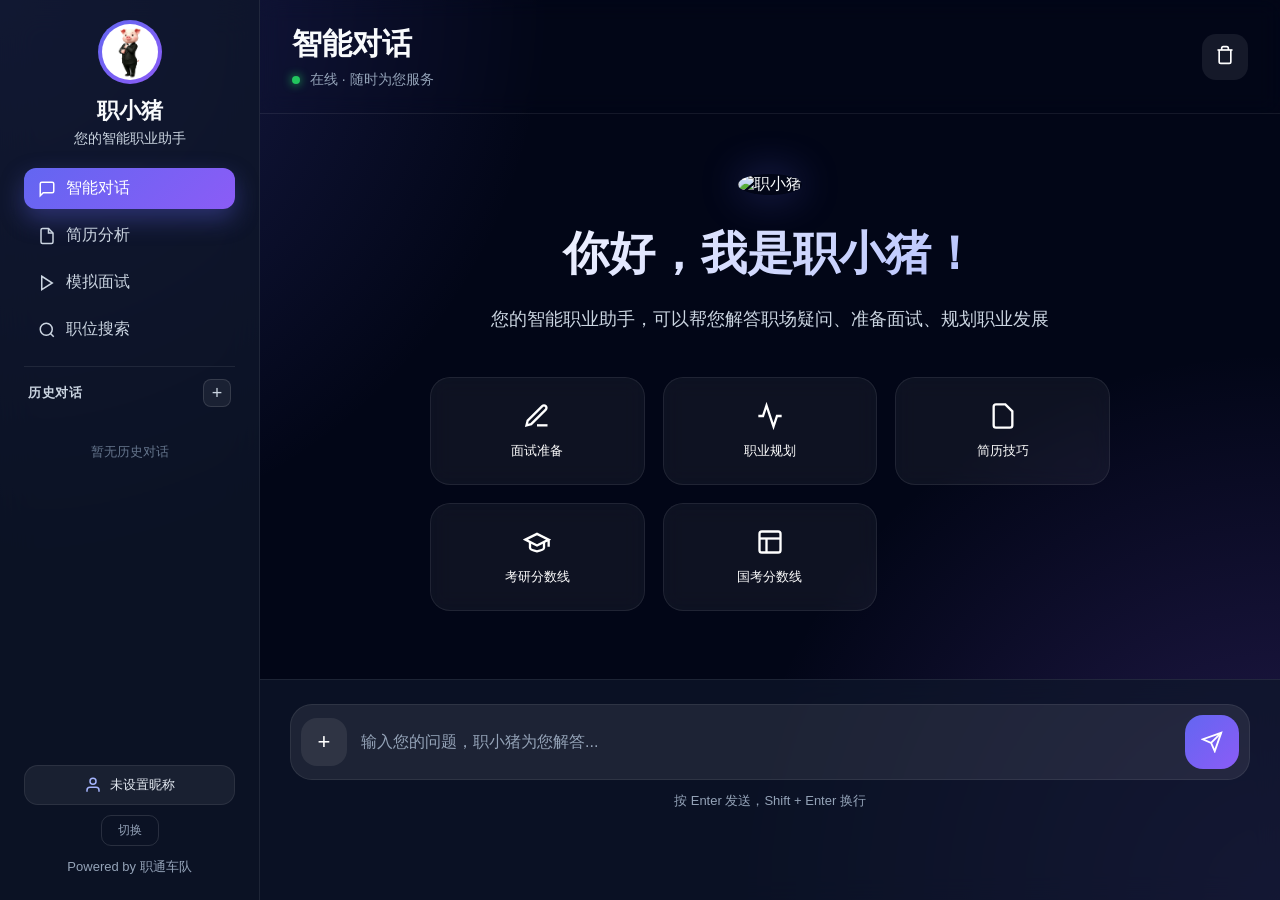
==== commit 84638054: "Initial commit" ====
--- a/frontend/index.html
+++ b/frontend/index.html
@@ -120,13 +120,13 @@
                             </svg>
                             简历技巧
                         </button>
-                        <button class="quick-btn" onclick="quickAsk('帮我查一下2025年考研工学国家线')">
+                        <button class="quick-btn" onclick="quickAsk('帮我查一下2026年考研工学国家线')">
                             <svg viewBox="0 0 24 24" fill="none" stroke="currentColor" stroke-width="2">
                                 <path d="M22 10v6M2 10l10-5 10 5-10 5z"/><path d="M6 12v5c0 2 6 3 6 3s6-1 6-3v-5"/>
                             </svg>
                             考研分数线
                         </button>
-                        <button class="quick-btn" onclick="quickAsk('帮我查2025年国考北京的进面分数线')">
+                        <button class="quick-btn" onclick="quickAsk('帮我查2026年国考北京的进面分数线')">
                             <svg viewBox="0 0 24 24" fill="none" stroke="currentColor" stroke-width="2">
                                 <rect x="3" y="3" width="18" height="18" rx="2"/><path d="M3 9h18"/><path d="M9 21V9"/>
                             </svg>
@@ -140,11 +140,11 @@
                 <div class="input-wrapper">
                     <button class="menu-btn" onclick="toggleMenu()">+</button>
                         <div class="popup_menu" id="popupMenu">
-                            <div onclick="quickAsk('帮我查一下2025年考研工学国家线和报考人数')">
-                                📚 查询考研信息
-                            </div>
-                            <div onclick="quickAsk('帮我查2025年国考北京的进面分数线和报考人数')">
-                                🏛️ 查询国考信息
+                            <div onclick="quickAsk('帮我制定一份考研/考公的备考规划和复习时间安排')">
+                                📚 备考规划
+                            </div>
+                            <div onclick="quickAsk('推荐一些考研/考公的备考书籍和学习资料')">
+                                📖 书籍资料推荐
                             </div>
                             <div onclick="quickAsk('我面试前应该做哪些准备？')">
                                 💼 面试准备
@@ -155,8 +155,11 @@
                             <div onclick="quickAsk('给我一些写简历的实用技巧')">
                                 📝 简历技巧
                             </div>
+                            <div onclick="openPersonalityTest()">
+                                🧠 MBTI 职业性格测试
+                            </div>
                         </div>
-                    <input type="text" id="user-input" placeholder="输入您的问题，职小猪为您解答..." autocomplete="off">
+                    <textarea id="user-input" placeholder="输入您的问题，职小猪为您解答..." rows="1"></textarea>
                     <button onclick="sendMessage()" id="send-btn" class="send-btn">
                         <svg viewBox="0 0 24 24" fill="none" stroke="currentColor" stroke-width="2">
                             <line x1="22" y1="2" x2="11" y2="13"/>
@@ -164,7 +167,7 @@
                         </svg>
                     </button>
                 </div>
-                <p class="input-hint">按 Enter 发送消息</p>
+                <p class="input-hint">按 Enter 发送，Shift + Enter 换行</p>
             </div>
         </main>
 
@@ -213,5 +216,18 @@
 
     <script src="auth.js"></script>
     <script src="app.js"></script>
+
+    <!-- ===== 职业性格测试弹窗 ===== -->
+    <div class="test-overlay" id="testOverlay" onclick="closeTest()"></div>
+    <div class="test-modal" id="testModal">
+        <div class="test-header">
+            <h2>🧠 MBTI 职业性格测试</h2>
+            <p>20道选择题，帮你找到适合的职业方向</p>
+            <button class="test-close" onclick="closeTest()">&times;</button>
+        </div>
+        <div class="test-body" id="testBody">
+            <!-- 由 JS 动态渲染 -->
+        </div>
+    </div>
 </body>
 </html>
--- a/frontend/style.css
+++ b/frontend/style.css
@@ -466,6 +466,54 @@
 }
 
 /* =========================
+   求职渠道链接卡片
+========================= */
+.job-links-card {
+    margin-top: 28px;
+    padding: 22px 24px;
+    background: rgba(255,255,255,0.04);
+    border: 1px solid rgba(255,255,255,0.08);
+    border-radius: 20px;
+    backdrop-filter: blur(10px);
+}
+
+.job-links-title {
+    font-size: 14px;
+    font-weight: 600;
+    color: #94a3b8;
+    margin-bottom: 16px;
+    letter-spacing: 0.5px;
+}
+
+.job-links-grid {
+    display: grid;
+    grid-template-columns: repeat(auto-fit, minmax(160px, 1fr));
+    gap: 10px;
+}
+
+.job-link-item {
+    display: flex;
+    align-items: center;
+    padding: 10px 14px;
+    background: rgba(255,255,255,0.05);
+    border: 1px solid rgba(255,255,255,0.06);
+    border-radius: 12px;
+    color: #e2e8f0;
+    text-decoration: none;
+    font-size: 13px;
+    transition: all 0.25s ease;
+    white-space: nowrap;
+}
+
+.job-link-item:hover {
+    background: rgba(99,102,241,0.15);
+    border-color: rgba(99,102,241,0.3);
+    color: #fff;
+    transform: translateY(-2px);
+    box-shadow: 0 8px 20px rgba(99,102,241,0.15);
+}
+
+/* =========================
    输入区域
 ========================= */
 .input-area {
@@ -512,17 +560,18 @@
 
 #user-input {
     flex: 1;
-
     background: transparent;
-
     border: none;
     outline: none;
-
     color: white;
-
     padding: 14px;
-
     font-size: 16px;
+    font-family: inherit;
+    line-height: 1.5;
+    resize: none;
+    overflow-y: hidden;
+    min-height: 24px;
+    max-height: 150px;
 }
 
 #user-input::placeholder {
@@ -563,6 +612,14 @@
         0 12px 25px rgba(99,102,241,0.4);
 }
 
+.send-btn.sending {
+    background: linear-gradient(135deg, #ef4444, #dc2626);
+}
+.send-btn.sending:hover {
+    transform: scale(1.08);
+    box-shadow: 0 12px 25px rgba(239,68,68,0.4);
+}
+
 .send-btn svg {
     width: 22px;
     height: 22px;
@@ -576,6 +633,15 @@
     font-size: 13px;
 
     color: #94a3b8;
+}
+
+.ai-disclaimer {
+    margin-top: 6px;
+    text-align: center;
+    font-size: 12px;
+    color: #94a3b8;
+    opacity: 0.8;
+    font-style: italic;
 }
 
 /* =========================
@@ -779,6 +845,17 @@
     border-radius: 14px;
 }
 
+.resume-actions .quick-btn.download-highlight {
+    background: linear-gradient(135deg, #4caf50, #45a049);
+    color: #fff;
+    border-color: transparent;
+}
+
+.resume-actions .quick-btn.download-highlight:hover {
+    background: linear-gradient(135deg, #43a047, #388e3c);
+    box-shadow: 0 2px 8px rgba(76, 175, 80, 0.3);
+}
+
 /* 简历分析结果 */
 .resume-analysis {
     line-height: 1.8;
@@ -1059,6 +1136,654 @@
 }
 
 /* =========================
+   简历关联 & 下载（面试页）
+========================= */
+.header-actions {
+    display: flex;
+    align-items: center;
+    gap: 8px;
+}
+
+.resume-badge {
+    display: inline-flex;
+    align-items: center;
+    gap: 4px;
+    margin-left: 10px;
+    padding: 2px 10px;
+    background: #e8f5e9;
+    color: #2e7d32;
+    border-radius: 12px;
+    font-size: 12px;
+    font-weight: 500;
+    white-space: nowrap;
+}
+
+.interview-resume-upload {
+    margin-top: 20px;
+    padding: 16px;
+    border: 2px dashed #e0e0e0;
+    border-radius: 12px;
+    text-align: center;
+    transition: border-color 0.2s;
+}
+
+.interview-resume-upload:hover {
+    border-color: var(--primary);
+}
+
+.resume-upload-hint {
+    font-size: 13px;
+    color: #999;
+    margin: 0 0 10px 0;
+}
+
+.resume-upload-btn {
+    display: inline-flex;
+    align-items: center;
+    gap: 6px;
+    padding: 8px 16px;
+    background: var(--primary);
+    color: #fff;
+    border: none;
+    border-radius: 8px;
+    font-size: 13px;
+    cursor: pointer;
+    transition: all 0.2s;
+}
+
+.resume-upload-btn:hover {
+    background: var(--primary-dark, #1a6dd4);
+    transform: translateY(-1px);
+}
+
+.resume-status {
+    font-size: 12px;
+    margin-top: 8px;
+}
+
+.resume-status.uploading {
+    color: #ff9800;
+}
+
+.resume-status.success {
+    color: #4caf50;
+}
+
+.resume-status.error {
+    color: #f44336;
+}
+
+.resume-download-area {
+    display: flex;
+    justify-content: center;
+    padding: 8px 0;
+}
+
+.download-resume-btn {
+    display: inline-flex;
+    align-items: center;
+    gap: 8px;
+    padding: 10px 20px;
+    background: linear-gradient(135deg, #4caf50, #45a049);
+    color: #fff;
+    border: none;
+    border-radius: 10px;
+    font-size: 14px;
+    font-weight: 600;
+    cursor: pointer;
+    transition: all 0.2s;
+    box-shadow: 0 2px 8px rgba(76, 175, 80, 0.3);
+}
+
+.download-resume-btn:hover {
+    transform: translateY(-2px);
+    box-shadow: 0 4px 12px rgba(76, 175, 80, 0.4);
+}
+
+.download-resume-btn:disabled {
+    opacity: 0.7;
+    cursor: not-allowed;
+    transform: none;
+}
+
+.resume-preview {
+    max-height: 400px;
+    overflow-y: auto;
+    font-size: 13px;
+    line-height: 1.6;
+    background: #f9fafb;
+    border: 1px solid #e5e7eb;
+    border-radius: 8px;
+    padding: 12px 16px;
+}
+
+.spinner {
+    display: inline-block;
+    width: 14px;
+    height: 14px;
+    border: 2px solid rgba(255,255,255,0.3);
+    border-top-color: #fff;
+    border-radius: 50%;
+    animation: spin 0.6s linear infinite;
+}
+
+@keyframes spin {
+    to { transform: rotate(360deg); }
+}
+
+/* =========================
+   沉浸式面试入口卡片
+========================= */
+.immersive-entry {
+    display: flex;
+    align-items: center;
+    gap: 14px;
+    padding: 16px 20px;
+    margin-top: 16px;
+    background: linear-gradient(135deg, rgba(99,102,241,0.1), rgba(139,92,246,0.1));
+    border: 1px solid rgba(99,102,241,0.25);
+    border-radius: 16px;
+    text-decoration: none;
+    cursor: pointer;
+    transition: all 0.3s;
+    max-width: 420px;
+    margin-left: auto;
+    margin-right: auto;
+}
+.immersive-entry:hover {
+    background: linear-gradient(135deg, rgba(99,102,241,0.18), rgba(139,92,246,0.18));
+    border-color: rgba(99,102,241,0.5);
+    transform: translateY(-2px);
+    box-shadow: 0 8px 30px rgba(99,102,241,0.15);
+}
+.immersive-icon {
+    flex-shrink: 0;
+    width: 48px;
+    height: 48px;
+    display: flex;
+    align-items: center;
+    justify-content: center;
+    background: linear-gradient(135deg, #6366f1, #8b5cf6);
+    border-radius: 14px;
+    color: #fff;
+}
+.immersive-info {
+    flex: 1;
+    display: flex;
+    flex-direction: column;
+    gap: 2px;
+}
+.immersive-title {
+    font-size: 15px;
+    font-weight: 700;
+    color: #e0e0ff;
+}
+.immersive-desc {
+    font-size: 12px;
+    color: rgba(255,255,255,0.5);
+}
+.immersive-arrow {
+    font-size: 20px;
+    color: rgba(255,255,255,0.3);
+    transition: transform 0.3s;
+}
+.immersive-entry:hover .immersive-arrow {
+    transform: translateX(4px);
+    color: rgba(255,255,255,0.7);
+}
+
+/* =========================
+   沉浸式视频面试 — 视频通话模式
+========================= */
+.video-interview-main {
+    display: flex;
+    flex-direction: column;
+    height: 100vh;
+    background: #0a0a0f;
+}
+
+/* 顶部通话状态栏 */
+.video-call-header {
+    display: flex;
+    align-items: center;
+    padding: 10px 16px;
+    gap: 10px;
+    background: rgba(0,0,0,0.5);
+    border-bottom: 1px solid rgba(255,255,255,0.06);
+}
+.back-btn {
+    display: flex;
+    align-items: center;
+    justify-content: center;
+    width: 36px; height: 36px;
+    border-radius: 50%;
+    border: 1px solid rgba(255,255,255,0.15);
+    background: rgba(255,255,255,0.05);
+    color: #fff; cursor: pointer;
+    transition: all 0.2s;
+}
+.back-btn:hover { background: rgba(255,255,255,0.12); }
+.call-timer {
+    font-size: 13px; color: rgba(255,255,255,0.6);
+    font-variant-numeric: tabular-nums;
+    margin-right: 8px;
+}
+.hangup-btn { background: rgba(244,67,54,0.2) !important; border-color: rgba(244,67,54,0.4) !important; }
+.hangup-btn:hover { background: rgba(244,67,54,0.4) !important; }
+
+/* 通话主体 */
+.video-call-body {
+    flex: 1;
+    display: flex;
+    flex-direction: column;
+    align-items: center;
+    justify-content: center;
+    position: relative;
+    overflow: hidden;
+}
+
+/* 面试类型选择 */
+.video-types-title {
+    color: rgba(255,255,255,0.6);
+    font-size: 15px; font-weight: 500;
+    margin-bottom: 20px; text-align: center;
+}
+.video-interview-types {
+    display: flex;
+    flex-direction: column;
+    align-items: center;
+}
+.video-types-grid {
+    display: flex;
+    flex-wrap: wrap;
+    gap: 14px;
+    justify-content: center;
+}
+.video-type-btn {
+    display: flex;
+    flex-direction: column;
+    align-items: center;
+    gap: 8px;
+    padding: 20px 24px;
+    background: rgba(255,255,255,0.05);
+    border: 1px solid rgba(255,255,255,0.1);
+    border-radius: 16px;
+    color: #fff; font-size: 13px; font-weight: 600;
+    cursor: pointer; transition: all 0.25s;
+    min-width: 110px;
+}
+.video-type-btn:hover {
+    background: rgba(99,102,241,0.2);
+    border-color: rgba(99,102,241,0.5);
+    transform: translateY(-3px);
+    box-shadow: 0 8px 25px rgba(99,102,241,0.15);
+}
+.video-type-icon { font-size: 30px; }
+.video-type-label { font-size: 13px; }
+
+/* 通话画面 */
+.video-call-stage {
+    display: flex;
+    width: 100%; height: 100%;
+    position: relative;
+    background: #000;
+}
+
+/* 对方画面（数字人全屏） */
+.vc-remote {
+    width: 100%; height: 100%;
+    display: flex;
+    align-items: center;
+    justify-content: center;
+    position: relative;
+    overflow: hidden;
+}
+.vc-remote-img {
+    max-width: 100%;
+    max-height: 100%;
+    object-fit: contain;
+    transition: transform 0.3s ease, filter 0.3s ease;
+}
+/* 说话时图片微动 */
+.vc-remote-img.talking {
+    animation: talking-zoom 0.8s ease-in-out infinite;
+}
+@keyframes talking-zoom {
+    0%, 100% { transform: scale(1); }
+    50% { transform: scale(1.015); }
+}
+
+/* 说话光环 */
+.vc-speak-ring {
+    position: absolute;
+    inset: -4px;
+    border-radius: 12px;
+    border: 3px solid transparent;
+    pointer-events: none;
+    transition: border-color 0.4s;
+}
+.vc-speak-ring.active {
+    border-color: rgba(99,102,241,0.5);
+    animation: ring-pulse 1.2s ease-in-out infinite;
+}
+@keyframes ring-pulse {
+    0%, 100% { box-shadow: inset 0 0 30px rgba(99,102,241,0), 0 0 30px rgba(99,102,241,0); }
+    50% { box-shadow: inset 0 0 30px rgba(99,102,241,0.08), 0 0 40px rgba(99,102,241,0.15); }
+}
+
+/* 名称标签 */
+.vc-name-tag {
+    position: absolute;
+    bottom: 60px; left: 16px;
+    display: flex;
+    align-items: center;
+    gap: 6px;
+    background: rgba(0,0,0,0.55);
+    backdrop-filter: blur(8px);
+    padding: 6px 14px; border-radius: 20px;
+    color: #fff; font-size: 13px; font-weight: 500;
+}
+.vc-name-dot {
+    width: 8px; height: 8px;
+    border-radius: 50%;
+    background: #4caf50;
+    transition: background 0.3s;
+}
+.vc-name-dot.speaking-hide { background: #6366f1; }
+
+/* 字幕覆盖层（在数字人画面上） */
+.vc-subtitle-overlay {
+    position: absolute;
+    bottom: 100px; left: 50%;
+    transform: translateX(-50%);
+    max-width: 85%;
+    background: rgba(0,0,0,0.7);
+    backdrop-filter: blur(10px);
+    border: 1px solid rgba(255,255,255,0.1);
+    border-radius: 14px;
+    padding: 12px 18px;
+    text-align: center;
+    animation: subtitle-fade 0.3s ease;
+}
+@keyframes subtitle-fade {
+    from { opacity: 0; transform: translateX(-50%) translateY(8px); }
+    to { opacity: 1; transform: translateX(-50%) translateY(0); }
+}
+.vc-subtitle-overlay p {
+    margin: 0; color: rgba(255,255,255,0.95);
+    font-size: 15px; line-height: 1.6;
+}
+
+/* 用户说话字幕 — 右下角小字，5s 自动消失 */
+.vc-user-subtitle {
+    position: absolute;
+    bottom: 100px; right: 20px;
+    max-width: 28%;
+    background: rgba(76,175,80,0.25);
+    backdrop-filter: blur(8px);
+    border: 1px solid rgba(76,175,80,0.35);
+    border-radius: 12px;
+    padding: 6px 12px;
+    animation: subtitle-fade 0.3s ease;
+    transition: opacity 0.5s ease;
+    pointer-events: none;
+    z-index: 5;
+}
+.vc-user-subtitle.fading {
+    opacity: 0;
+}
+.vc-user-subtitle p {
+    margin: 0; color: rgba(255,255,255,0.85);
+    font-size: 12px; line-height: 1.35;
+    max-height: 4.05em;  /* 3行 */
+    overflow: hidden;
+    display: -webkit-box;
+    -webkit-line-clamp: 3;
+    -webkit-box-orient: vertical;
+}
+
+/* PIP 小窗（用户自己的摄像头） */
+.vc-pip {
+    position: absolute;
+    top: 16px; right: 16px;
+    width: 140px; height: 180px;
+    border-radius: 14px;
+    overflow: hidden;
+    border: 2px solid rgba(255,255,255,0.2);
+    box-shadow: 0 4px 20px rgba(0,0,0,0.5);
+    background: #1a1a2e;
+    display: flex;
+    flex-direction: column;
+    align-items: center;
+}
+.vc-pip-inner {
+    flex: 1; width: 100%;
+    display: flex;
+    align-items: center;
+    justify-content: center;
+    overflow: hidden;
+}
+.vc-pip-inner video {
+    width: 100%; height: 100%;
+    object-fit: cover;
+}
+.vc-pip-placeholder {
+    display: flex;
+    align-items: center;
+    justify-content: center;
+    color: rgba(255,255,255,0.3);
+}
+.vc-pip-label {
+    font-size: 10px; color: rgba(255,255,255,0.5);
+    padding: 2px 0 4px;
+}
+
+/* 底部控制栏 */
+.video-call-controls {
+    padding: 10px 20px 18px;
+    display: flex;
+    flex-direction: column;
+    align-items: center;
+    gap: 10px;
+    background: rgba(0,0,0,0.6);
+    border-top: 1px solid rgba(255,255,255,0.06);
+}
+.vc-control-row {
+    display: flex;
+    align-items: center;
+    gap: 20px;
+}
+.vc-ctrl-btn {
+    display: flex;
+    align-items: center;
+    justify-content: center;
+    width: 48px; height: 48px;
+    border-radius: 50%;
+    border: 1px solid rgba(255,255,255,0.15);
+    background: rgba(255,255,255,0.06);
+    color: #fff; cursor: pointer;
+    transition: all 0.2s;
+}
+.vc-ctrl-btn:hover { background: rgba(255,255,255,0.14); }
+.vc-ctrl-btn.active { background: rgba(99,102,241,0.3); border-color: var(--primary); }
+.vc-ctrl-btn.mic-btn {
+    width: 64px; height: 64px;
+    background: linear-gradient(135deg, var(--primary), #7c3aed);
+    border: none;
+    box-shadow: 0 4px 20px rgba(99,102,241,0.4);
+}
+.vc-ctrl-btn.mic-btn:hover { transform: scale(1.05); }
+.vc-ctrl-btn.mic-btn.listening {
+    animation: mic-pulse 1.5s ease-in-out infinite;
+    background: linear-gradient(135deg, #4caf50, #2e7d32);
+    box-shadow: 0 4px 25px rgba(76,175,80,0.5);
+}
+@keyframes mic-pulse {
+    0%, 100% { box-shadow: 0 0 0 0 rgba(76,175,80,0.5); }
+    50% { box-shadow: 0 0 0 16px rgba(76,175,80,0); }
+}
+
+/* 文字输入 */
+.video-text-input {
+    display: flex;
+    gap: 8px;
+    width: 100%;
+    max-width: 460px;
+}
+.video-text-input textarea {
+    flex: 1;
+    background: rgba(255,255,255,0.08);
+    border: 1px solid rgba(255,255,255,0.12);
+    border-radius: 12px;
+    color: #fff; padding: 10px 14px;
+    font-size: 14px; font-family: inherit;
+    line-height: 1.5; resize: none;
+    overflow-y: hidden; outline: none;
+    min-height: 20px; max-height: 100px;
+}
+.video-text-input textarea:focus { border-color: var(--primary); }
+.video-text-input .send-btn {
+    width: 40px; height: 40px;
+    border-radius: 50%; border: none;
+    background: var(--primary); color: #fff;
+    cursor: pointer;
+    display: flex; align-items: center; justify-content: center;
+}
+
+/* 对话面板 */
+.video-chat-panel {
+    width: 100%; max-width: 500px; max-height: 200px;
+    background: rgba(0,0,0,0.5);
+    border: 1px solid rgba(255,255,255,0.1);
+    border-radius: 14px;
+    display: flex;
+    flex-direction: column;
+    overflow: hidden;
+}
+.video-chat-header {
+    display: flex; justify-content: space-between; align-items: center;
+    padding: 8px 14px; font-size: 13px;
+    color: rgba(255,255,255,0.7);
+    border-bottom: 1px solid rgba(255,255,255,0.06);
+}
+.video-chat-header button {
+    background: none; border: none;
+    color: rgba(255,255,255,0.5); cursor: pointer; font-size: 12px;
+}
+.video-chat-messages {
+    flex: 1; overflow-y: auto;
+    padding: 10px 14px;
+    display: flex; flex-direction: column; gap: 8px;
+}
+.vc-message {
+    font-size: 13px; line-height: 1.5;
+    color: rgba(255,255,255,0.85);
+}
+.vc-message.assistant { color: rgba(255,255,255,0.7); }
+.vc-message.user { color: rgba(76,175,80,0.9); }
+.vc-msg-label {
+    font-size: 10px; font-weight: 600;
+    opacity: 0.5; display: block; margin-bottom: 2px;
+}
+
+/* 状态点动画 */
+.status-dot.speaking { background: #6366f1; animation: dot-pulse 0.5s ease-in-out infinite; }
+.status-dot.listening { background: #4caf50; animation: dot-pulse 1s ease-in-out infinite; }
+.status-dot.thinking { background: #ff9800; animation: dot-pulse 0.8s ease-in-out infinite; }
+@keyframes dot-pulse {
+    0%, 100% { opacity: 1; transform: scale(1); }
+    50% { opacity: 0.4; transform: scale(1.5); }
+}
+
+/* 语音设置面板 */
+.voice-settings-overlay {
+    display: none;
+    position: fixed; inset: 0;
+    background: rgba(0,0,0,0.5); z-index: 100;
+}
+.voice-settings-panel {
+    display: flex;
+    flex-direction: column;
+    position: fixed;
+    top: 50%; left: 50%;
+    transform: translate(-50%, -50%);
+    width: 360px; max-width: 92vw;
+    background: #1e1e2e;
+    border: 1px solid rgba(255,255,255,0.1);
+    border-radius: 16px;
+    z-index: 101;
+    box-shadow: 0 20px 60px rgba(0,0,0,0.5);
+}
+.voice-settings-header {
+    display: flex; justify-content: space-between; align-items: center;
+    padding: 16px 20px;
+    border-bottom: 1px solid rgba(255,255,255,0.08);
+    font-size: 15px; font-weight: 600; color: #fff;
+}
+.voice-settings-header button {
+    background: none; border: none; color: rgba(255,255,255,0.5);
+    font-size: 22px; cursor: pointer;
+}
+.voice-settings-body {
+    padding: 16px 20px;
+    display: flex; flex-direction: column; gap: 16px;
+}
+.voice-setting-row {
+    display: flex; flex-direction: column; gap: 6px;
+}
+.voice-setting-row label {
+    font-size: 13px; color: rgba(255,255,255,0.6);
+}
+.voice-setting-row select {
+    background: rgba(255,255,255,0.08);
+    border: 1px solid rgba(255,255,255,0.12);
+    border-radius: 10px; color: #fff;
+    padding: 10px 12px; font-size: 13px;
+    outline: none; cursor: pointer;
+}
+.voice-setting-row select:focus { border-color: var(--primary); }
+.voice-setting-row select option { background: #1e1e2e; color: #fff; }
+.voice-setting-row input[type="range"] {
+    -webkit-appearance: none; appearance: none;
+    width: 100%; height: 6px;
+    background: rgba(255,255,255,0.12);
+    border-radius: 3px; outline: none;
+    cursor: pointer;
+}
+.voice-setting-row input[type="range"]::-webkit-slider-thumb {
+    -webkit-appearance: none; appearance: none;
+    width: 18px; height: 18px;
+    border-radius: 50%;
+    background: var(--primary);
+    cursor: pointer;
+}
+.voice-preview-btn {
+    display: flex; align-items: center; justify-content: center; gap: 6px;
+    padding: 10px 20px;
+    background: rgba(99,102,241,0.2);
+    border: 1px solid rgba(99,102,241,0.3);
+    border-radius: 10px; color: #fff;
+    font-size: 14px; cursor: pointer;
+    transition: all 0.2s;
+}
+.voice-preview-btn:hover { background: rgba(99,102,241,0.3); }
+
+/* 移动端 */
+@media (max-width: 768px) {
+    .vc-pip { width: 100px; height: 130px; top: 8px; right: 8px; }
+    .vc-remote-img { max-width: 100%; max-height: 60%; }
+    .vc-subtitle-overlay { bottom: 80px; max-width: 92%; }
+    .vc-subtitle-overlay p { font-size: 13px; }
+    .vc-user-subtitle { bottom: 90px; right: 8px; max-width: 32%; }
+    .vc-user-subtitle p { font-size: 10px; }
+    .vc-name-tag { bottom: 40px; font-size: 11px; }
+    .vc-ctrl-btn.mic-btn { width: 54px; height: 54px; }
+    .video-type-btn { padding: 14px 16px; min-width: 90px; }
+    .video-type-icon { font-size: 24px; }
+    .voice-settings-panel { width: 92vw; }
+}
+
+/* =========================
    移动端
 ========================= */
 .mobile-nav {
@@ -1164,3 +1889,350 @@
         max-width: 88%;
     }
 }
+
+
+/* =========================
+   职业性格测试弹窗
+========================= */
+.test-overlay {
+    position: fixed;
+    top: 0; left: 0;
+    width: 100%; height: 100%;
+    background: rgba(0,0,0,0.6);
+    z-index: 1000;
+    display: none;
+    backdrop-filter: blur(4px);
+}
+.test-overlay.open { display: block; }
+
+.test-modal {
+    position: fixed;
+    top: 50%; left: 50%;
+    transform: translate(-50%,-50%);
+    width: 92%;
+    max-width: 640px;
+    max-height: 85vh;
+    background: #0f172a;
+    border: 1px solid rgba(255,255,255,0.10);
+    border-radius: 24px;
+    z-index: 1001;
+    display: none;
+    flex-direction: column;
+    box-shadow: 0 30px 80px rgba(0,0,0,0.6);
+    overflow: hidden;
+}
+.test-modal.open { display: flex; }
+
+.test-header {
+    padding: 24px 28px 16px;
+    border-bottom: 1px solid rgba(255,255,255,0.06);
+    position: relative;
+    flex-shrink: 0;
+}
+.test-header h2 {
+    font-size: 22px;
+    font-weight: 700;
+    margin-bottom: 4px;
+}
+.test-header p {
+    font-size: 14px;
+    color: #94a3b8;
+}
+.test-close {
+    position: absolute;
+    top: 20px; right: 20px;
+    width: 36px; height: 36px;
+    border: none;
+    border-radius: 10px;
+    background: rgba(255,255,255,0.08);
+    color: #94a3b8;
+    font-size: 22px;
+    cursor: pointer;
+    display: flex;
+    align-items: center;
+    justify-content: center;
+    transition: all 0.2s;
+}
+.test-close:hover {
+    background: rgba(239,68,68,0.2);
+    color: #f87171;
+}
+
+.test-body {
+    padding: 20px 28px 28px;
+    overflow-y: auto;
+    flex: 1;
+}
+
+/* 进度条 */
+.test-progress {
+    display: flex;
+    align-items: center;
+    gap: 12px;
+    margin-bottom: 24px;
+}
+.test-progress-bar {
+    flex: 1;
+    height: 6px;
+    border-radius: 3px;
+    background: rgba(255,255,255,0.10);
+    overflow: hidden;
+}
+.test-progress-fill {
+    height: 100%;
+    border-radius: 3px;
+    background: linear-gradient(90deg, #6366f1, #8b5cf6);
+    transition: width 0.4s ease;
+}
+.test-progress-text {
+    font-size: 13px;
+    color: #94a3b8;
+    white-space: nowrap;
+    min-width: 48px;
+    text-align: right;
+}
+
+/* 题目列表 */
+.test-questions {
+    display: flex;
+    flex-direction: column;
+    gap: 16px;
+    margin-bottom: 24px;
+}
+.test-question {
+    padding: 16px 18px;
+    border-radius: 14px;
+    background: rgba(255,255,255,0.04);
+    border: 1px solid rgba(255,255,255,0.06);
+}
+.test-question-label {
+    font-size: 15px;
+    font-weight: 500;
+    margin-bottom: 12px;
+    line-height: 1.5;
+}
+.test-options {
+    display: flex;
+    gap: 6px;
+}
+.test-opt {
+    flex: 1;
+    padding: 8px 4px;
+    border: 1px solid rgba(255,255,255,0.10);
+    border-radius: 10px;
+    background: transparent;
+    color: #94a3b8;
+    font-size: 12px;
+    cursor: pointer;
+    transition: all 0.2s;
+    text-align: center;
+    line-height: 1.3;
+}
+.test-opt:hover {
+    border-color: #6366f1;
+    color: white;
+    background: rgba(99,102,241,0.10);
+}
+.test-opt.active {
+    border-color: #6366f1;
+    background: rgba(99,102,241,0.18);
+    color: white;
+    font-weight: 600;
+}
+
+/* 按钮 */
+.test-nav {
+    display: flex;
+    justify-content: space-between;
+    gap: 12px;
+}
+.test-btn {
+    padding: 12px 28px;
+    border: none;
+    border-radius: 14px;
+    font-size: 15px;
+    font-weight: 600;
+    cursor: pointer;
+    transition: all 0.25s;
+}
+.test-btn-prev {
+    background: rgba(255,255,255,0.08);
+    color: #cbd5e1;
+}
+.test-btn-prev:hover { background: rgba(255,255,255,0.14); }
+.test-btn-next {
+    background: linear-gradient(135deg, #6366f1, #8b5cf6);
+    color: white;
+    margin-left: auto;
+}
+.test-btn-next:hover { transform: translateY(-2px); box-shadow: 0 8px 20px rgba(99,102,241,0.35); }
+.test-btn-next:disabled { opacity: 0.4; cursor: not-allowed; transform: none; box-shadow: none; }
+.test-btn-submit {
+    background: linear-gradient(135deg, #22c55e, #16a34a);
+    color: white;
+    margin-left: auto;
+}
+.test-btn-submit:hover { transform: translateY(-2px); box-shadow: 0 8px 20px rgba(34,197,94,0.35); }
+.test-btn-submit:disabled { opacity: 0.4; cursor: not-allowed; }
+
+/* 结果页 */
+.test-result {
+    text-align: center;
+}
+.test-result-code {
+    font-size: 42px;
+    font-weight: 800;
+    background: linear-gradient(135deg, #6366f1, #a78bfa);
+    -webkit-background-clip: text;
+    -webkit-text-fill-color: transparent;
+    margin: 12px 0 8px;
+    letter-spacing: 6px;
+}
+.test-result-hint {
+    font-size: 14px;
+    color: #94a3b8;
+    margin-bottom: 24px;
+}
+.test-result-dims {
+    display: flex;
+    flex-direction: column;
+    gap: 16px;
+    text-align: left;
+    margin-bottom: 24px;
+}
+.test-result-dim {
+    padding: 16px 18px;
+    border-radius: 14px;
+    background: rgba(255,255,255,0.04);
+    border: 1px solid rgba(255,255,255,0.06);
+}
+.test-result-dim-header {
+    display: flex;
+    justify-content: space-between;
+    align-items: center;
+    margin-bottom: 8px;
+}
+.test-result-dim-name {
+    font-size: 15px;
+    font-weight: 600;
+}
+.test-result-dim-score {
+    font-size: 14px;
+    color: #a5b4fc;
+    font-weight: 600;
+}
+.test-result-dim-bar {
+    height: 6px;
+    border-radius: 3px;
+    background: rgba(255,255,255,0.08);
+    margin-bottom: 8px;
+    overflow: hidden;
+}
+.test-result-dim-fill {
+    height: 100%;
+    border-radius: 3px;
+    background: linear-gradient(90deg, #6366f1, #8b5cf6);
+    transition: width 0.8s ease;
+}
+.test-result-dim-desc {
+    font-size: 13px;
+    color: #94a3b8;
+    line-height: 1.6;
+}
+.test-result-careers {
+    margin-top: 8px;
+    font-size: 13px;
+    color: #a5b4fc;
+}
+.test-result-careers span {
+    display: inline-block;
+    margin: 3px 4px;
+    padding: 3px 10px;
+    border-radius: 20px;
+    background: rgba(99,102,241,0.12);
+}
+.test-btn-restart {
+    background: rgba(255,255,255,0.08);
+    color: #cbd5e1;
+}
+.test-btn-restart:hover { background: rgba(255,255,255,0.14); }
+
+.test-loading {
+    text-align: center;
+    padding: 60px 0;
+    color: #94a3b8;
+    font-size: 16px;
+}
+
+/* MBTI 双选项按钮 */
+.test-options-mbti {
+    display: flex;
+    gap: 12px;
+}
+.test-opt-mbti {
+    flex: 1;
+    display: flex;
+    align-items: center;
+    gap: 10px;
+    padding: 14px 16px;
+    border: 1px solid rgba(255,255,255,0.10);
+    border-radius: 14px;
+    background: rgba(255,255,255,0.04);
+    color: #cbd5e1;
+    cursor: pointer;
+    transition: all 0.25s ease;
+    text-align: left;
+    font-size: 14px;
+    line-height: 1.4;
+}
+.test-opt-mbti:hover {
+    border-color: #6366f1;
+    background: rgba(99,102,241,0.10);
+    color: white;
+}
+.test-opt-mbti.active {
+    border-color: #6366f1;
+    background: rgba(99,102,241,0.18);
+    color: white;
+}
+.mbti-opt-label {
+    width: 28px;
+    height: 28px;
+    border-radius: 50%;
+    background: rgba(255,255,255,0.08);
+    display: flex;
+    align-items: center;
+    justify-content: center;
+    font-size: 13px;
+    font-weight: 700;
+    flex-shrink: 0;
+}
+.test-opt-mbti.active .mbti-opt-label {
+    background: #6366f1;
+    color: white;
+}
+.mbti-opt-text {
+    flex: 1;
+}
+
+@media (max-width: 768px) {
+    .test-modal {
+        width: 96%;
+        max-height: 90vh;
+    }
+    .test-options {
+        flex-wrap: wrap;
+    }
+    .test-opt {
+        flex: 1 0 30%;
+        font-size: 11px;
+        padding: 8px 2px;
+    }
+    .test-result-code {
+        font-size: 32px;
+    }
+    .test-options-mbti {
+        flex-direction: column;
+        gap: 8px;
+    }
+}
